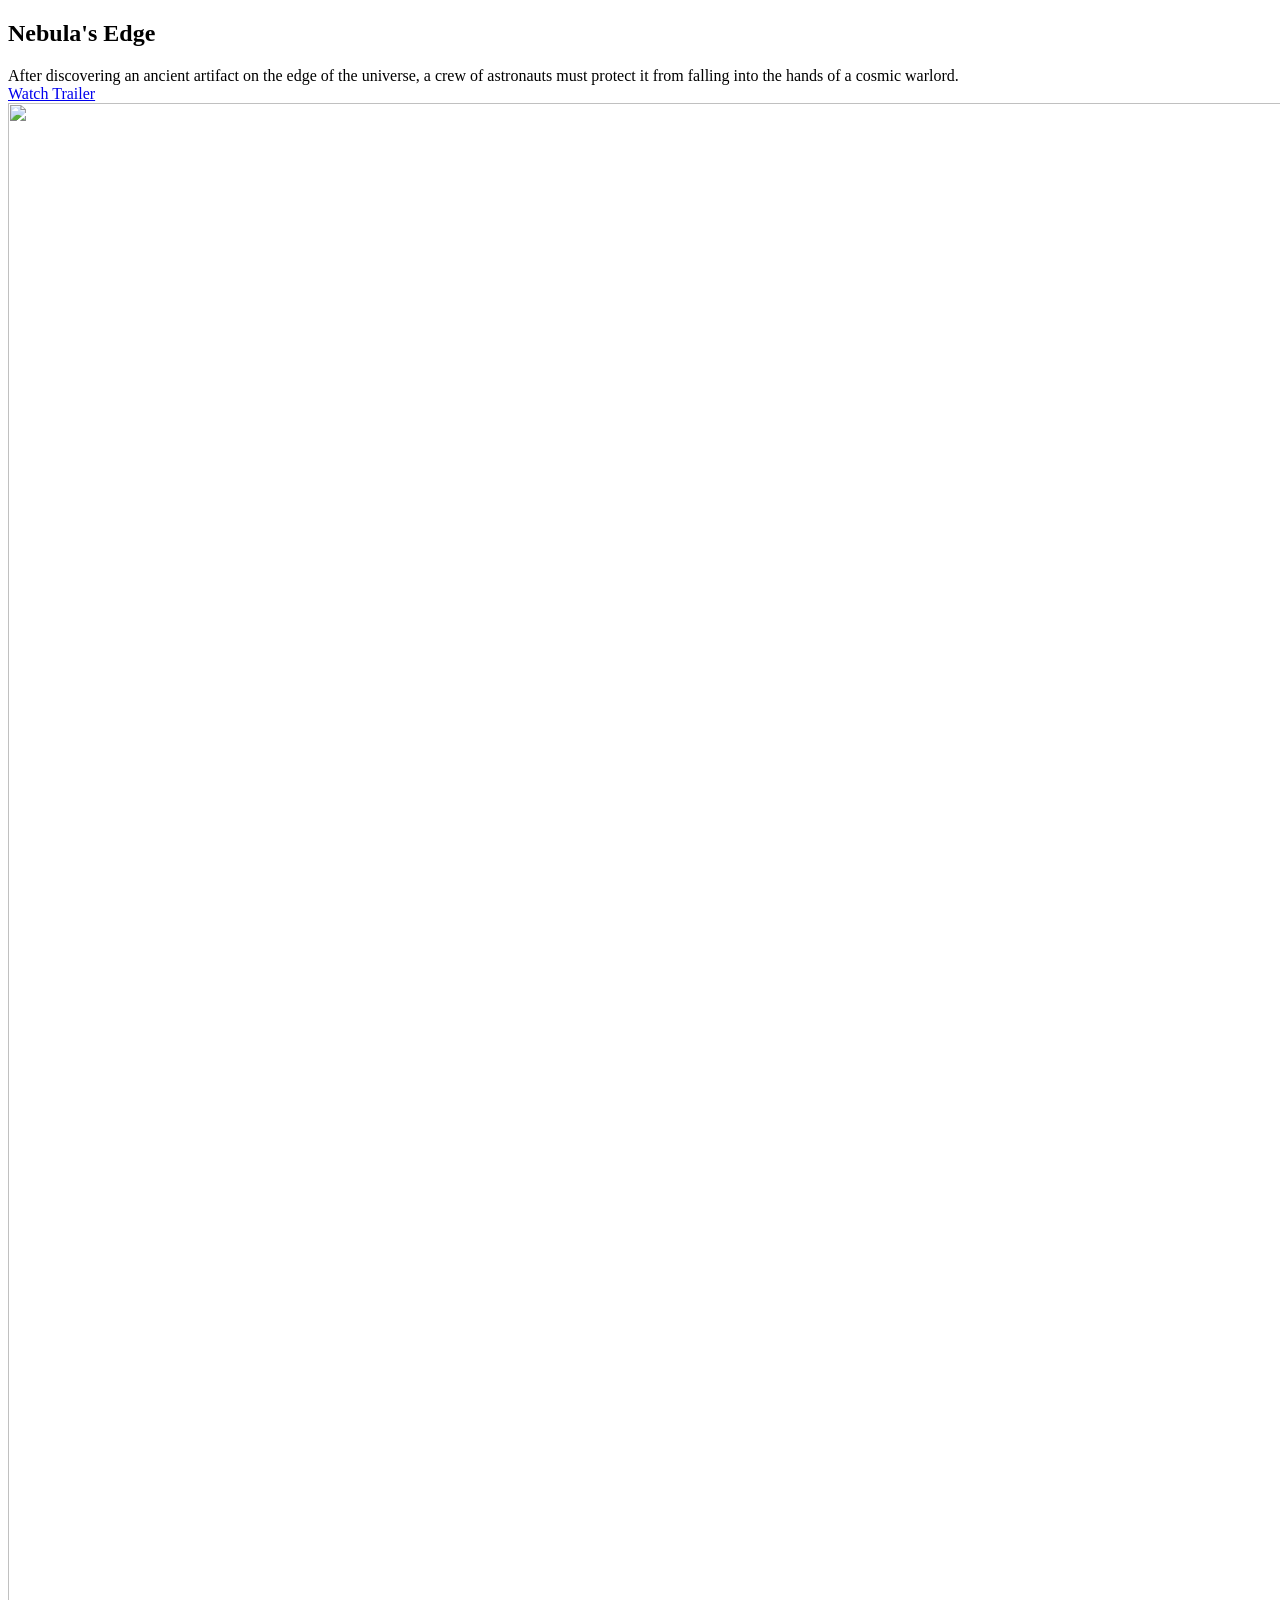
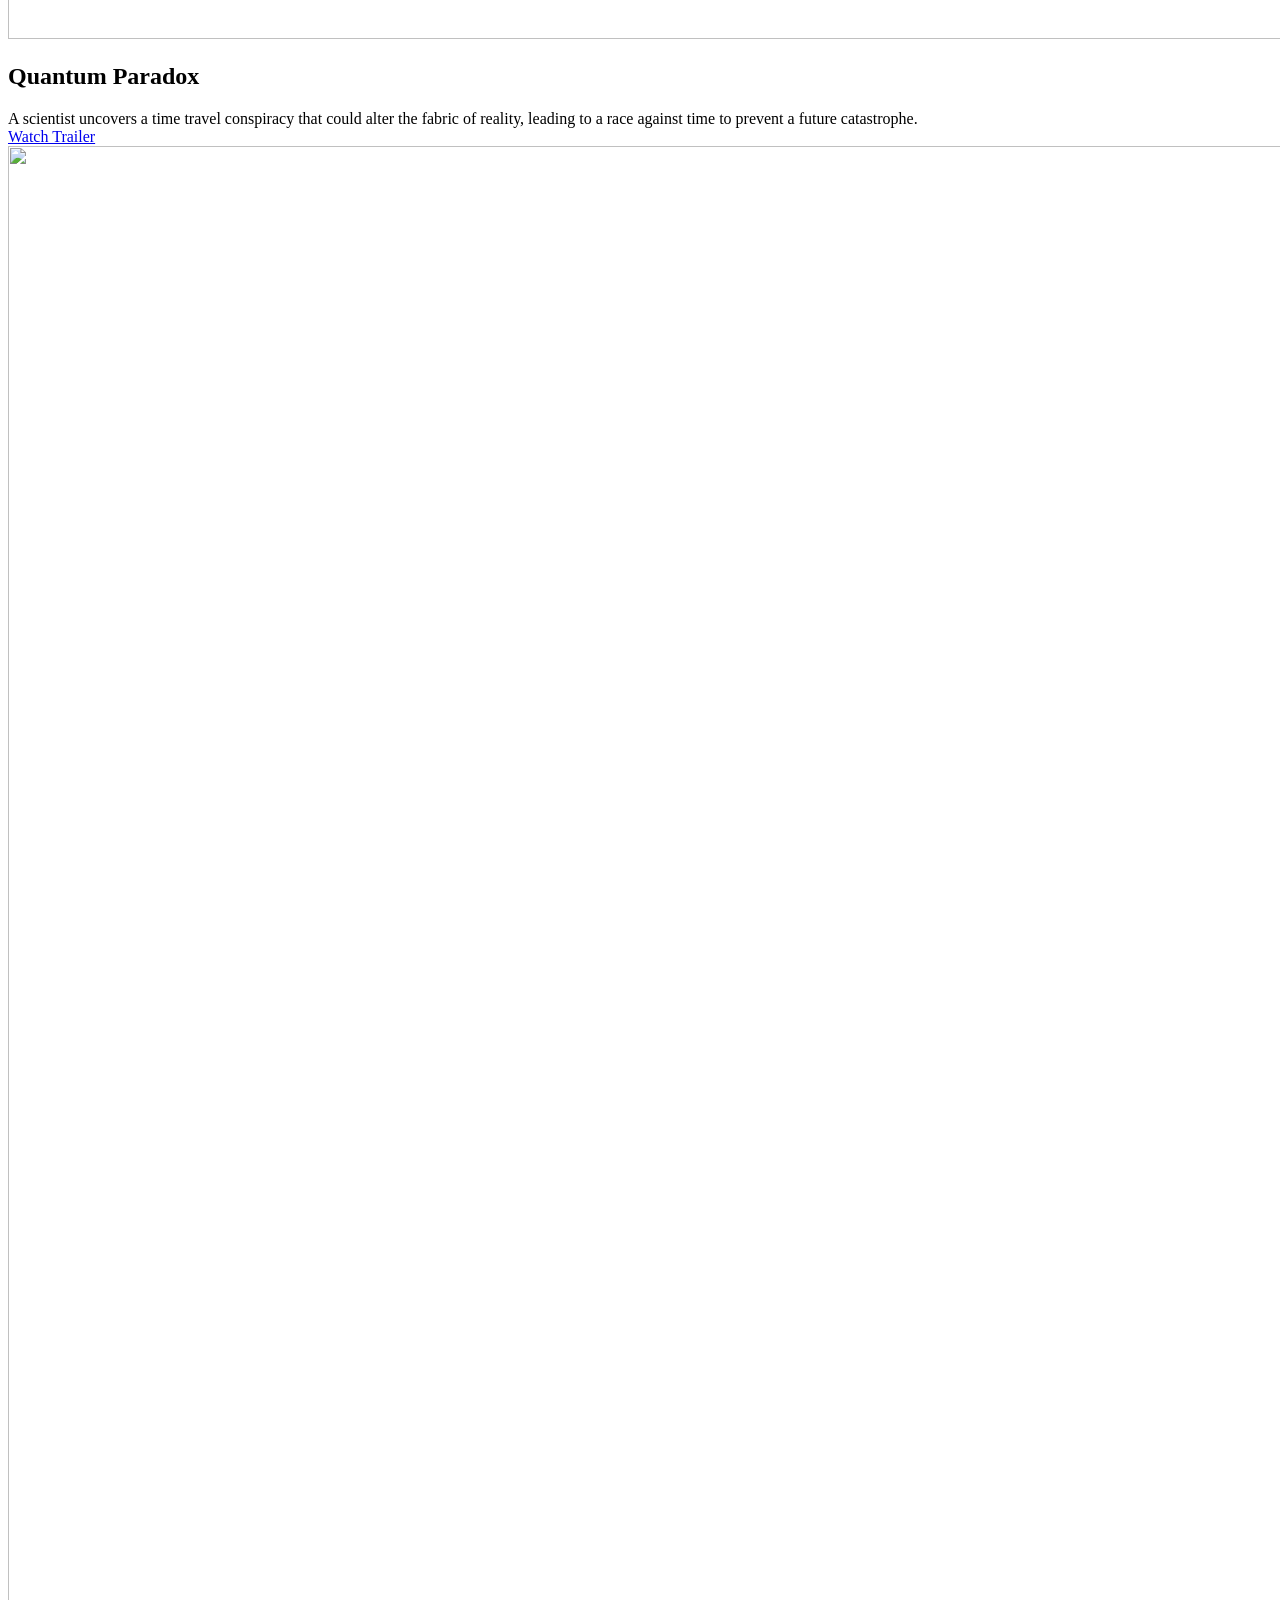
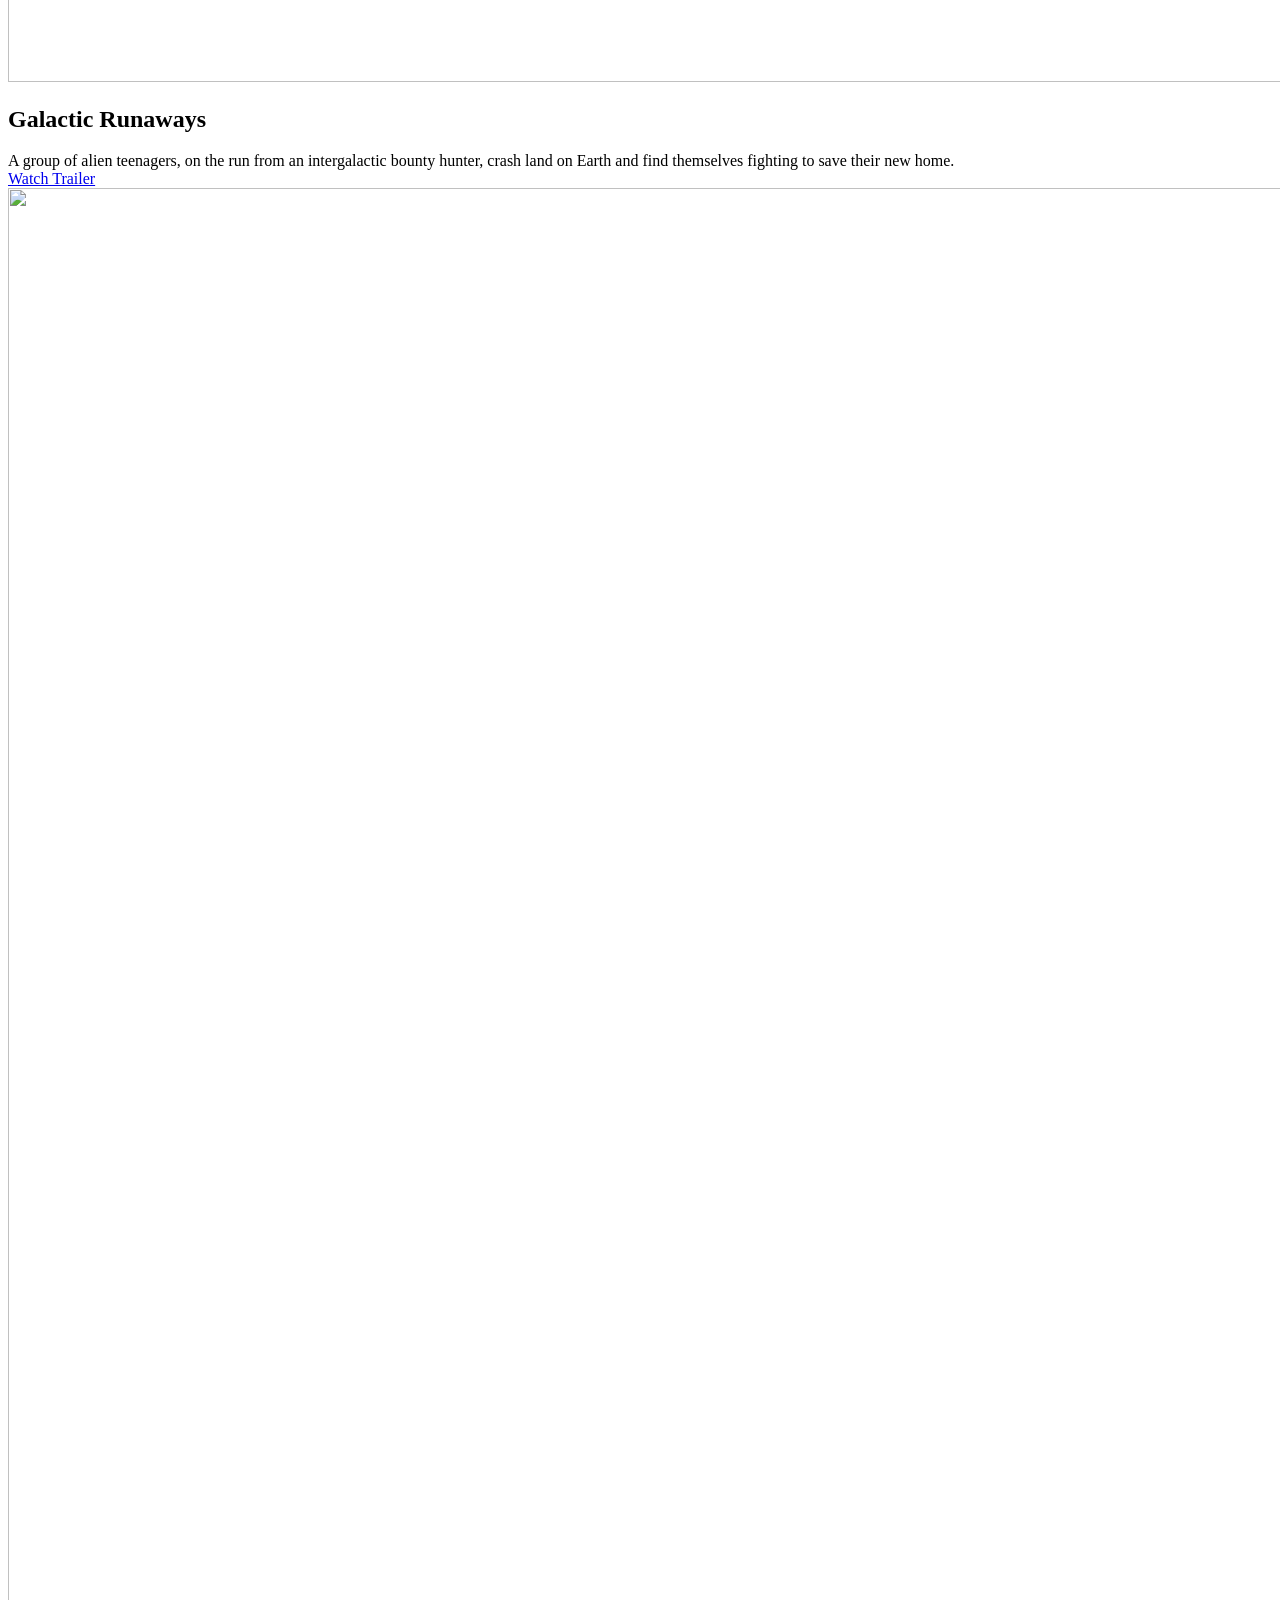
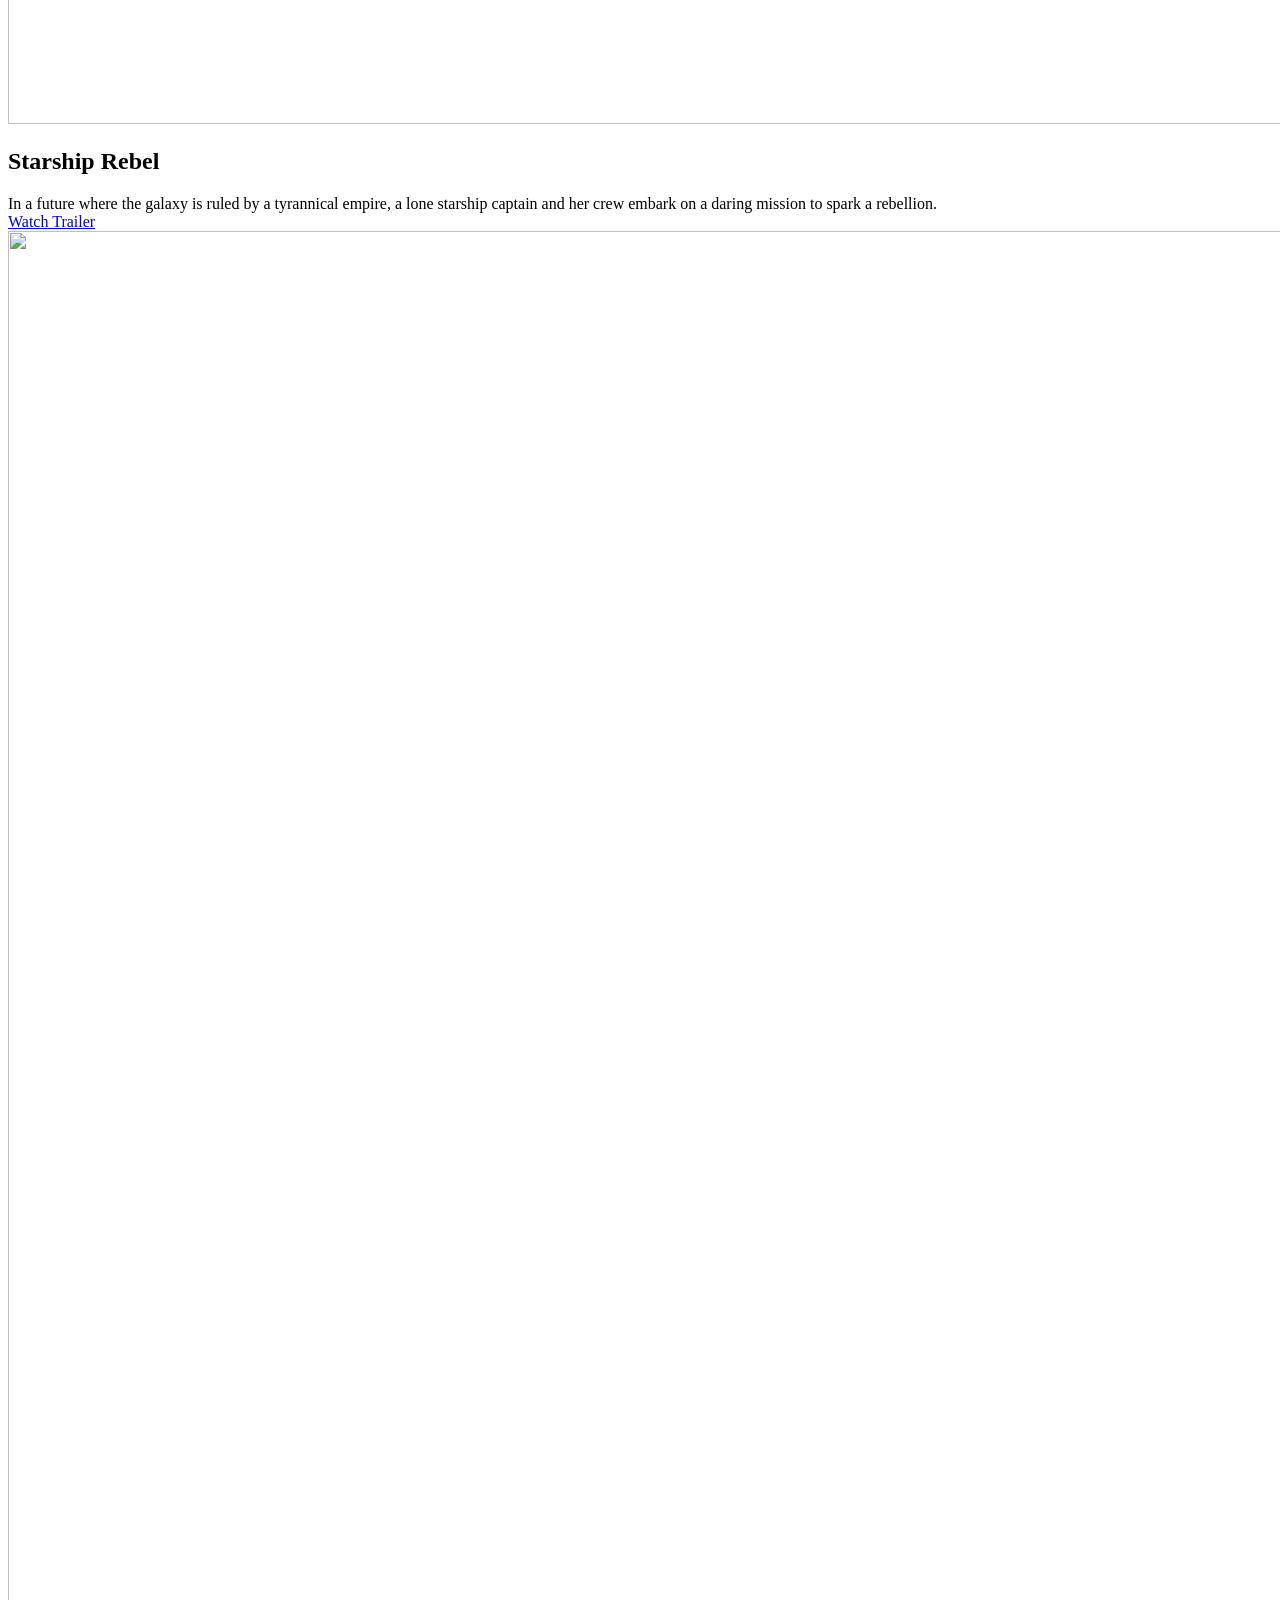
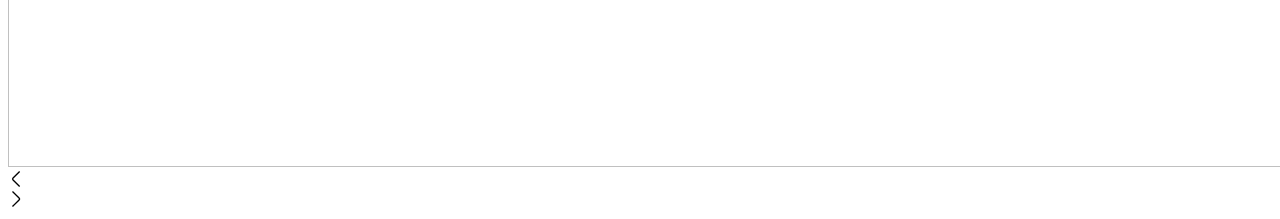
==== copy-1/index.html @ 9c2a51e1 "Add files via upload" ====
<!doctype html>
<html
  lang="en"
  data-ws-project="95ff8f7a-a155-4e73-b1f9-dac2739d9f74"
  data-ws-last-published="2026-04-02T22:26:27.649Z"
>
  <head>
    <link
      rel="stylesheet"
      type="text/css"
      href="/assets/static/app_generated_index-6937cd5a.Ct_QXSgY.css"
    />
    <meta charset="UTF-8" />
    <meta name="viewport" content="width=device-width,initial-scale=1" />
    <link
      rel="preload"
      as="image"
      imagesrcset="/_vercel/image?url=%2Fassets%2Fnebulas_edge_tBL2IREZQbI3IVVGQRxAq.jpg&amp;w=16&amp;q=80 16w, /_vercel/image?url=%2Fassets%2Fnebulas_edge_tBL2IREZQbI3IVVGQRxAq.jpg&amp;w=32&amp;q=80 32w, /_vercel/image?url=%2Fassets%2Fnebulas_edge_tBL2IREZQbI3IVVGQRxAq.jpg&amp;w=48&amp;q=80 48w, /_vercel/image?url=%2Fassets%2Fnebulas_edge_tBL2IREZQbI3IVVGQRxAq.jpg&amp;w=64&amp;q=80 64w, /_vercel/image?url=%2Fassets%2Fnebulas_edge_tBL2IREZQbI3IVVGQRxAq.jpg&amp;w=96&amp;q=80 96w, /_vercel/image?url=%2Fassets%2Fnebulas_edge_tBL2IREZQbI3IVVGQRxAq.jpg&amp;w=128&amp;q=80 128w, /_vercel/image?url=%2Fassets%2Fnebulas_edge_tBL2IREZQbI3IVVGQRxAq.jpg&amp;w=256&amp;q=80 256w, /_vercel/image?url=%2Fassets%2Fnebulas_edge_tBL2IREZQbI3IVVGQRxAq.jpg&amp;w=384&amp;q=80 384w, /_vercel/image?url=%2Fassets%2Fnebulas_edge_tBL2IREZQbI3IVVGQRxAq.jpg&amp;w=640&amp;q=80 640w, /_vercel/image?url=%2Fassets%2Fnebulas_edge_tBL2IREZQbI3IVVGQRxAq.jpg&amp;w=750&amp;q=80 750w, /_vercel/image?url=%2Fassets%2Fnebulas_edge_tBL2IREZQbI3IVVGQRxAq.jpg&amp;w=828&amp;q=80 828w, /_vercel/image?url=%2Fassets%2Fnebulas_edge_tBL2IREZQbI3IVVGQRxAq.jpg&amp;w=1080&amp;q=80 1080w, /_vercel/image?url=%2Fassets%2Fnebulas_edge_tBL2IREZQbI3IVVGQRxAq.jpg&amp;w=1200&amp;q=80 1200w, /_vercel/image?url=%2Fassets%2Fnebulas_edge_tBL2IREZQbI3IVVGQRxAq.jpg&amp;w=1920&amp;q=80 1920w, /_vercel/image?url=%2Fassets%2Fnebulas_edge_tBL2IREZQbI3IVVGQRxAq.jpg&amp;w=2048&amp;q=80 2048w, /_vercel/image?url=%2Fassets%2Fnebulas_edge_tBL2IREZQbI3IVVGQRxAq.jpg&amp;w=3840&amp;q=80 3840w"
      imagesizes="100vw"
    />
    <link
      rel="icon"
      href="/_vercel/image?url=%2Fassets%2Ffavicon_vUuOquQNCyDYKBNBMnM9C.png&amp;w=144&amp;q=100"
    />
    <link
      rel="preload"
      href="/assets/WixMadeforDisplay-VariableFont_wght_f8pdg095t8zLvFBEe2wSS.ttf"
      as="font"
      crossorigin="anonymous"
    />
    <meta property="og:url" content="https://url/copy-1" />
    <meta property="og:title" content="Hero" />
    <meta property="og:type" content="website" />
    <meta
      property="og:site_name"
      content="II Congreso de Tecnologías Emergentes FCEN"
    />
    <title>Hero</title>
    <script type="application/ld+json">
      {
        "@context": "https://schema.org",
        "@type": "WebSite",
        "name": "II Congreso de Tecnologías Emergentes FCEN"
      }
    </script>
  </head>
  <body class="w-body">
    <div class="w-box colzjiw c47o47j cw5izhw">
      <div
        data-slides-per-view="1"
        data-infinite-loop="true"
        data-nav="true"
        data-nav-next-el=".swiper-button-next"
        data-nav-prev-el=".swiper-button-prev"
        data-swiper="true"
        data-parallax="true"
        data-slider-speed="750"
        data-autoplay="true"
        data-autoplay-delay=""
        class="w-box c10mt0ot cavd3zn c9jnjeu c1357293 cz3uemc crx2j5q cdtylqg chmjof8 czr2pxy c1lfjoq7 c1t3frhm c1qyy4dh c1p9ajzz cacie3w cl0l2v8 cd7wx3f cae0do5 c1v2g9jn swiper swiper-c-auto"
      >
        <div
          class="w-box czr2pxy cavd3zn cz3uemc c1p9ajzz cry9bxc c16xs6ny c1wt8a7g c10mt0ot cd0gera cbsrucc swiper-wrapper"
        >
          <div
            class="w-box c1bkqfhr cavd3zn czr2pxy clv8gve c1geg6al cdtylqg chmjof8 ctyi3ro c1odd2jj swiper-slide"
          >
            <div
              class="w-box c1l0vha7 csyy8v5 c1bc2i7x c17r8x7j c1q8qrxv cby38xv c1jaqm5o c1jz72dj cacie3w cl0l2v8 cd7wx3f cae0do5 cw89lgd cry9bxc cgokyrd c1qyy4dh ct02u4h c1lfjoq7 c1bkqfhr cdtylqg chmjof8 c1e2b3ev cgy8uh2 c1v8mlkm c1xe3w4 cranwjk"
            >
              <div
                data-swiper-parallax-opacity="0"
                data-swiper-parallax="200%"
                class="w-box cry9bxc c1lfjoq7 c16xs6ny c1t3frhm c30lpdb cavd3zn ceara90 c1x4yn0w c1lyhjp7 c1rt1gdr c1lu301e c139611f cie705i cg05rg1 csxm8zh c1qnr12b"
              >
                <h2
                  class="w-heading c1o32rgm cg187f2 c111q56c c1l4swal cuj80l1 ccvr5a2 c529fqo c6k8nt0 c8itdy4 c13dem6u c1rgho5c c5jhzax cmj9rdj c1h7fxkz crtq8jq c1xnh81u"
                >
                  Nebula&#x27;s Edge
                </h2>
                <div
                  class="w-text c1b1clqm c14r73oo c1bxzun6 c7i20yd c13dem6u c7tla2u c19jpgqe c132ee5x c1tuczl"
                >
                  After discovering an ancient artifact on the edge of the
                  universe, a crew of astronauts must protect it from falling
                  into the hands of a cosmic warlord.
                </div>
                <a
                  class="w-link c1b1clqm cx84glk csru8nn c18tatc1 cppxdey cb600z1 c1a4r1cd c6abxro cj9soxe c1fxi9y4 c9v8i3d cjhcmi c135vpv5 c1ws281 cy1haag c3xs4zm c13dem6u c1wtyljx c1fzqirp c1efg34n cfpdjmj cl83b9y c1o1do5n ckn8glo c12jhily"
                  href="#"
                  >Watch Trailer</a
                >
              </div>
              <img
                alt=""
                width="2688"
                height="1536"
                src="/_vercel/image?url=%2Fassets%2Fnebulas_edge_tBL2IREZQbI3IVVGQRxAq.jpg&amp;w=3840&amp;q=80"
                data-swiper-parallax="75%"
                data-swiper-parallax-scale="1.1"
                class="w-image cdwd3jx c1gxuxwl cisoiyb c1mlqo15 crrc5ga cut2g17 c1yvf7gn"
                sizes="100vw"
                srcset="
                  /_vercel/image?url=%2Fassets%2Fnebulas_edge_tBL2IREZQbI3IVVGQRxAq.jpg&amp;w=16&amp;q=80     16w,
                  /_vercel/image?url=%2Fassets%2Fnebulas_edge_tBL2IREZQbI3IVVGQRxAq.jpg&amp;w=32&amp;q=80     32w,
                  /_vercel/image?url=%2Fassets%2Fnebulas_edge_tBL2IREZQbI3IVVGQRxAq.jpg&amp;w=48&amp;q=80     48w,
                  /_vercel/image?url=%2Fassets%2Fnebulas_edge_tBL2IREZQbI3IVVGQRxAq.jpg&amp;w=64&amp;q=80     64w,
                  /_vercel/image?url=%2Fassets%2Fnebulas_edge_tBL2IREZQbI3IVVGQRxAq.jpg&amp;w=96&amp;q=80     96w,
                  /_vercel/image?url=%2Fassets%2Fnebulas_edge_tBL2IREZQbI3IVVGQRxAq.jpg&amp;w=128&amp;q=80   128w,
                  /_vercel/image?url=%2Fassets%2Fnebulas_edge_tBL2IREZQbI3IVVGQRxAq.jpg&amp;w=256&amp;q=80   256w,
                  /_vercel/image?url=%2Fassets%2Fnebulas_edge_tBL2IREZQbI3IVVGQRxAq.jpg&amp;w=384&amp;q=80   384w,
                  /_vercel/image?url=%2Fassets%2Fnebulas_edge_tBL2IREZQbI3IVVGQRxAq.jpg&amp;w=640&amp;q=80   640w,
                  /_vercel/image?url=%2Fassets%2Fnebulas_edge_tBL2IREZQbI3IVVGQRxAq.jpg&amp;w=750&amp;q=80   750w,
                  /_vercel/image?url=%2Fassets%2Fnebulas_edge_tBL2IREZQbI3IVVGQRxAq.jpg&amp;w=828&amp;q=80   828w,
                  /_vercel/image?url=%2Fassets%2Fnebulas_edge_tBL2IREZQbI3IVVGQRxAq.jpg&amp;w=1080&amp;q=80 1080w,
                  /_vercel/image?url=%2Fassets%2Fnebulas_edge_tBL2IREZQbI3IVVGQRxAq.jpg&amp;w=1200&amp;q=80 1200w,
                  /_vercel/image?url=%2Fassets%2Fnebulas_edge_tBL2IREZQbI3IVVGQRxAq.jpg&amp;w=1920&amp;q=80 1920w,
                  /_vercel/image?url=%2Fassets%2Fnebulas_edge_tBL2IREZQbI3IVVGQRxAq.jpg&amp;w=2048&amp;q=80 2048w,
                  /_vercel/image?url=%2Fassets%2Fnebulas_edge_tBL2IREZQbI3IVVGQRxAq.jpg&amp;w=3840&amp;q=80 3840w
                "
                decoding="async"
                loading="eager"
              />
              <div
                class="w-box cry9bxc c1lfjoq7 cd159xo c16xs6ny chnoztc c1t3frhm cbrrmm8 c5egcmi cjucu4u c1ojwdkl cuo9dm5 c1yb3n9o c1cozyp5 cdwd3jx c196vf3q c3xzas1 c1n6cdq4 c1dj4rt4 c1xzir7e c1khdwb6 c1y7jnus"
              ></div>
            </div>
          </div>
          <div
            class="w-box c1bkqfhr cavd3zn czr2pxy clv8gve c1geg6al cdtylqg chmjof8 ctyi3ro c1odd2jj c2t5d61 swiper-slide"
          >
            <div
              class="w-box c1l0vha7 csyy8v5 c1bc2i7x c17r8x7j c1q8qrxv cby38xv c1jaqm5o c1jz72dj cacie3w cl0l2v8 cd7wx3f cae0do5 cw89lgd cry9bxc cgokyrd c1qyy4dh ct02u4h c1lfjoq7 c1bkqfhr cdtylqg chmjof8 c1e2b3ev cgy8uh2 c1v8mlkm c1xe3w4 cranwjk"
            >
              <div
                data-swiper-parallax-opacity="0"
                data-swiper-parallax="200%"
                class="w-box cry9bxc c1lfjoq7 c16xs6ny c1t3frhm c30lpdb cavd3zn ceara90 c1x4yn0w c1lyhjp7 c1rt1gdr c1lu301e c139611f cie705i cg05rg1 csxm8zh c1qnr12b"
              >
                <h2
                  class="w-heading c1o32rgm cg187f2 c111q56c c1l4swal cuj80l1 ccvr5a2 c529fqo c6k8nt0 c8itdy4 c13dem6u c1rgho5c c5jhzax cmj9rdj c1h7fxkz crtq8jq c1xnh81u"
                >
                  Quantum Paradox
                </h2>
                <div
                  class="w-text c1b1clqm c14r73oo c1bxzun6 c7i20yd c13dem6u c7tla2u c19jpgqe c132ee5x c1tuczl"
                >
                  A scientist uncovers a time travel conspiracy that could alter
                  the fabric of reality, leading to a race against time to
                  prevent a future catastrophe.
                </div>
                <a
                  class="w-link c1b1clqm cx84glk csru8nn c18tatc1 cppxdey cb600z1 c1a4r1cd c6abxro cj9soxe c1fxi9y4 c9v8i3d cjhcmi c135vpv5 c1ws281 cy1haag c3xs4zm c13dem6u c1wtyljx c1fzqirp c1efg34n cfpdjmj cl83b9y c1o1do5n ckn8glo c12jhily"
                  href="#"
                  >Watch Trailer</a
                >
              </div>
              <img
                alt=""
                width="2688"
                height="1536"
                src="/_vercel/image?url=%2Fassets%2Fquantum_paradox_dNeRMAGJ84CVCfv-b9mig.jpg&amp;w=3840&amp;q=80"
                data-swiper-parallax="75%"
                data-swiper-parallax-scale="1.1"
                class="w-image cdwd3jx c1gxuxwl cisoiyb crrc5ga c1mlqo15 c16kspsr c1qkprxu cauln5h c41ix7z c1imdapz c1gt47kp c5cmlrt c14le6h"
                sizes="100vw"
                srcset="
                  /_vercel/image?url=%2Fassets%2Fquantum_paradox_dNeRMAGJ84CVCfv-b9mig.jpg&amp;w=16&amp;q=80     16w,
                  /_vercel/image?url=%2Fassets%2Fquantum_paradox_dNeRMAGJ84CVCfv-b9mig.jpg&amp;w=32&amp;q=80     32w,
                  /_vercel/image?url=%2Fassets%2Fquantum_paradox_dNeRMAGJ84CVCfv-b9mig.jpg&amp;w=48&amp;q=80     48w,
                  /_vercel/image?url=%2Fassets%2Fquantum_paradox_dNeRMAGJ84CVCfv-b9mig.jpg&amp;w=64&amp;q=80     64w,
                  /_vercel/image?url=%2Fassets%2Fquantum_paradox_dNeRMAGJ84CVCfv-b9mig.jpg&amp;w=96&amp;q=80     96w,
                  /_vercel/image?url=%2Fassets%2Fquantum_paradox_dNeRMAGJ84CVCfv-b9mig.jpg&amp;w=128&amp;q=80   128w,
                  /_vercel/image?url=%2Fassets%2Fquantum_paradox_dNeRMAGJ84CVCfv-b9mig.jpg&amp;w=256&amp;q=80   256w,
                  /_vercel/image?url=%2Fassets%2Fquantum_paradox_dNeRMAGJ84CVCfv-b9mig.jpg&amp;w=384&amp;q=80   384w,
                  /_vercel/image?url=%2Fassets%2Fquantum_paradox_dNeRMAGJ84CVCfv-b9mig.jpg&amp;w=640&amp;q=80   640w,
                  /_vercel/image?url=%2Fassets%2Fquantum_paradox_dNeRMAGJ84CVCfv-b9mig.jpg&amp;w=750&amp;q=80   750w,
                  /_vercel/image?url=%2Fassets%2Fquantum_paradox_dNeRMAGJ84CVCfv-b9mig.jpg&amp;w=828&amp;q=80   828w,
                  /_vercel/image?url=%2Fassets%2Fquantum_paradox_dNeRMAGJ84CVCfv-b9mig.jpg&amp;w=1080&amp;q=80 1080w,
                  /_vercel/image?url=%2Fassets%2Fquantum_paradox_dNeRMAGJ84CVCfv-b9mig.jpg&amp;w=1200&amp;q=80 1200w,
                  /_vercel/image?url=%2Fassets%2Fquantum_paradox_dNeRMAGJ84CVCfv-b9mig.jpg&amp;w=1920&amp;q=80 1920w,
                  /_vercel/image?url=%2Fassets%2Fquantum_paradox_dNeRMAGJ84CVCfv-b9mig.jpg&amp;w=2048&amp;q=80 2048w,
                  /_vercel/image?url=%2Fassets%2Fquantum_paradox_dNeRMAGJ84CVCfv-b9mig.jpg&amp;w=3840&amp;q=80 3840w
                "
                decoding="async"
                loading="lazy"
              />
              <div
                class="w-box cry9bxc c1lfjoq7 cd159xo c16xs6ny chnoztc c1t3frhm cbrrmm8 c5egcmi cjucu4u c1ojwdkl cuo9dm5 c1yb3n9o c1cozyp5 cdwd3jx c196vf3q c3xzas1 c1n6cdq4 c1dj4rt4 c1xzir7e c1khdwb6 c1y7jnus c301t6b"
              ></div>
            </div>
          </div>
          <div
            class="w-box c1bkqfhr cavd3zn czr2pxy clv8gve c1geg6al cdtylqg chmjof8 ctyi3ro c1odd2jj swiper-slide"
          >
            <div
              class="w-box c1l0vha7 csyy8v5 c1bc2i7x c17r8x7j c1q8qrxv cby38xv c1jaqm5o c1jz72dj cacie3w cl0l2v8 cd7wx3f cae0do5 cw89lgd cry9bxc cgokyrd c1qyy4dh ct02u4h c1lfjoq7 c1bkqfhr cdtylqg chmjof8 c1e2b3ev cgy8uh2 c1v8mlkm c1xe3w4 cranwjk"
            >
              <div
                data-swiper-parallax-opacity="0"
                data-swiper-parallax="200%"
                class="w-box cry9bxc c1lfjoq7 c16xs6ny c1t3frhm c30lpdb cavd3zn ceara90 c1x4yn0w c1lyhjp7 c1rt1gdr c1lu301e c139611f cie705i cg05rg1 csxm8zh c1qnr12b"
              >
                <h2
                  class="w-heading c1o32rgm cg187f2 c111q56c c1l4swal cuj80l1 ccvr5a2 c529fqo c6k8nt0 c8itdy4 c13dem6u c1rgho5c c5jhzax cmj9rdj c1h7fxkz crtq8jq c1xnh81u"
                >
                  Galactic Runaways
                </h2>
                <div
                  class="w-text c1b1clqm c14r73oo c1bxzun6 c7i20yd c13dem6u c7tla2u c19jpgqe c132ee5x c1tuczl"
                >
                  A group of alien teenagers, on the run from an intergalactic
                  bounty hunter, crash land on Earth and find themselves
                  fighting to save their new home.
                </div>
                <a
                  class="w-link c1b1clqm cx84glk csru8nn c18tatc1 cppxdey cb600z1 c1a4r1cd c6abxro cj9soxe c1fxi9y4 c9v8i3d cjhcmi c135vpv5 c1ws281 cy1haag c3xs4zm c13dem6u c1wtyljx c1fzqirp c1efg34n cfpdjmj cl83b9y c1o1do5n ckn8glo c12jhily"
                  href="#"
                  >Watch Trailer</a
                >
              </div>
              <img
                alt=""
                width="2688"
                height="1536"
                src="/_vercel/image?url=%2Fassets%2FGalactic_Runaway_tlwJbujzzjodQ_c4vsfHV.jpg&amp;w=3840&amp;q=80"
                data-swiper-parallax="75%"
                data-swiper-parallax-scale="1.1"
                class="w-image cdwd3jx c1gxuxwl cisoiyb crrc5ga c1mlqo15 c14mltpi co762qt"
                sizes="100vw"
                srcset="
                  /_vercel/image?url=%2Fassets%2FGalactic_Runaway_tlwJbujzzjodQ_c4vsfHV.jpg&amp;w=16&amp;q=80     16w,
                  /_vercel/image?url=%2Fassets%2FGalactic_Runaway_tlwJbujzzjodQ_c4vsfHV.jpg&amp;w=32&amp;q=80     32w,
                  /_vercel/image?url=%2Fassets%2FGalactic_Runaway_tlwJbujzzjodQ_c4vsfHV.jpg&amp;w=48&amp;q=80     48w,
                  /_vercel/image?url=%2Fassets%2FGalactic_Runaway_tlwJbujzzjodQ_c4vsfHV.jpg&amp;w=64&amp;q=80     64w,
                  /_vercel/image?url=%2Fassets%2FGalactic_Runaway_tlwJbujzzjodQ_c4vsfHV.jpg&amp;w=96&amp;q=80     96w,
                  /_vercel/image?url=%2Fassets%2FGalactic_Runaway_tlwJbujzzjodQ_c4vsfHV.jpg&amp;w=128&amp;q=80   128w,
                  /_vercel/image?url=%2Fassets%2FGalactic_Runaway_tlwJbujzzjodQ_c4vsfHV.jpg&amp;w=256&amp;q=80   256w,
                  /_vercel/image?url=%2Fassets%2FGalactic_Runaway_tlwJbujzzjodQ_c4vsfHV.jpg&amp;w=384&amp;q=80   384w,
                  /_vercel/image?url=%2Fassets%2FGalactic_Runaway_tlwJbujzzjodQ_c4vsfHV.jpg&amp;w=640&amp;q=80   640w,
                  /_vercel/image?url=%2Fassets%2FGalactic_Runaway_tlwJbujzzjodQ_c4vsfHV.jpg&amp;w=750&amp;q=80   750w,
                  /_vercel/image?url=%2Fassets%2FGalactic_Runaway_tlwJbujzzjodQ_c4vsfHV.jpg&amp;w=828&amp;q=80   828w,
                  /_vercel/image?url=%2Fassets%2FGalactic_Runaway_tlwJbujzzjodQ_c4vsfHV.jpg&amp;w=1080&amp;q=80 1080w,
                  /_vercel/image?url=%2Fassets%2FGalactic_Runaway_tlwJbujzzjodQ_c4vsfHV.jpg&amp;w=1200&amp;q=80 1200w,
                  /_vercel/image?url=%2Fassets%2FGalactic_Runaway_tlwJbujzzjodQ_c4vsfHV.jpg&amp;w=1920&amp;q=80 1920w,
                  /_vercel/image?url=%2Fassets%2FGalactic_Runaway_tlwJbujzzjodQ_c4vsfHV.jpg&amp;w=2048&amp;q=80 2048w,
                  /_vercel/image?url=%2Fassets%2FGalactic_Runaway_tlwJbujzzjodQ_c4vsfHV.jpg&amp;w=3840&amp;q=80 3840w
                "
                decoding="async"
                loading="lazy"
              />
              <div
                class="w-box cry9bxc c1lfjoq7 cd159xo c16xs6ny chnoztc c1t3frhm cbrrmm8 c5egcmi cjucu4u c1ojwdkl cuo9dm5 c1yb3n9o c1cozyp5 cdwd3jx c196vf3q c3xzas1 c1n6cdq4 c1dj4rt4 c1xzir7e c1khdwb6 c1y7jnus"
              ></div>
            </div>
          </div>
          <div
            class="w-box c1bkqfhr cavd3zn czr2pxy clv8gve c1geg6al cdtylqg chmjof8 ctyi3ro c1odd2jj swiper-slide"
          >
            <div
              class="w-box c1l0vha7 csyy8v5 c1bc2i7x c17r8x7j c1q8qrxv cby38xv c1jaqm5o c1jz72dj cacie3w cl0l2v8 cd7wx3f cae0do5 cw89lgd cry9bxc cgokyrd c1qyy4dh ct02u4h c1lfjoq7 c1bkqfhr cdtylqg chmjof8 c1e2b3ev cgy8uh2 c1v8mlkm c1xe3w4 cranwjk"
            >
              <div
                data-swiper-parallax-opacity="0"
                data-swiper-parallax="200%"
                class="w-box cry9bxc c1lfjoq7 c16xs6ny c1t3frhm c30lpdb cavd3zn ceara90 c1x4yn0w c1lyhjp7 c1rt1gdr c1lu301e c139611f cie705i cg05rg1 csxm8zh c1qnr12b"
              >
                <h2
                  class="w-heading c1o32rgm cg187f2 c111q56c c1l4swal cuj80l1 ccvr5a2 c529fqo c6k8nt0 c8itdy4 c13dem6u c1rgho5c c5jhzax cmj9rdj c1h7fxkz crtq8jq c1xnh81u"
                >
                  Starship Rebel
                </h2>
                <div
                  class="w-text c1b1clqm c14r73oo c1bxzun6 c7i20yd c13dem6u c7tla2u c19jpgqe c132ee5x c1tuczl"
                >
                  In a future where the galaxy is ruled by a tyrannical empire,
                  a lone starship captain and her crew embark on a daring
                  mission to spark a rebellion.
                </div>
                <a
                  class="w-link c1b1clqm cx84glk csru8nn c18tatc1 cppxdey cb600z1 c1a4r1cd c6abxro cj9soxe c1fxi9y4 c9v8i3d cjhcmi c135vpv5 c1ws281 cy1haag c3xs4zm c13dem6u c1wtyljx c1fzqirp c1efg34n cfpdjmj cl83b9y c1o1do5n ckn8glo c12jhily"
                  href="#"
                  >Watch Trailer</a
                >
              </div>
              <img
                alt=""
                width="2688"
                height="1536"
                src="/_vercel/image?url=%2Fassets%2Fstar_uALJlkFLHEmA2HN_ZHkUG.jpg&amp;w=3840&amp;q=80"
                data-swiper-parallax="75%"
                data-swiper-parallax-scale="1.1"
                class="w-image cdwd3jx c1gxuxwl cisoiyb crrc5ga c1mlqo15 c12a6j4w cs7ppgc c1266w2c"
                sizes="100vw"
                srcset="
                  /_vercel/image?url=%2Fassets%2Fstar_uALJlkFLHEmA2HN_ZHkUG.jpg&amp;w=16&amp;q=80     16w,
                  /_vercel/image?url=%2Fassets%2Fstar_uALJlkFLHEmA2HN_ZHkUG.jpg&amp;w=32&amp;q=80     32w,
                  /_vercel/image?url=%2Fassets%2Fstar_uALJlkFLHEmA2HN_ZHkUG.jpg&amp;w=48&amp;q=80     48w,
                  /_vercel/image?url=%2Fassets%2Fstar_uALJlkFLHEmA2HN_ZHkUG.jpg&amp;w=64&amp;q=80     64w,
                  /_vercel/image?url=%2Fassets%2Fstar_uALJlkFLHEmA2HN_ZHkUG.jpg&amp;w=96&amp;q=80     96w,
                  /_vercel/image?url=%2Fassets%2Fstar_uALJlkFLHEmA2HN_ZHkUG.jpg&amp;w=128&amp;q=80   128w,
                  /_vercel/image?url=%2Fassets%2Fstar_uALJlkFLHEmA2HN_ZHkUG.jpg&amp;w=256&amp;q=80   256w,
                  /_vercel/image?url=%2Fassets%2Fstar_uALJlkFLHEmA2HN_ZHkUG.jpg&amp;w=384&amp;q=80   384w,
                  /_vercel/image?url=%2Fassets%2Fstar_uALJlkFLHEmA2HN_ZHkUG.jpg&amp;w=640&amp;q=80   640w,
                  /_vercel/image?url=%2Fassets%2Fstar_uALJlkFLHEmA2HN_ZHkUG.jpg&amp;w=750&amp;q=80   750w,
                  /_vercel/image?url=%2Fassets%2Fstar_uALJlkFLHEmA2HN_ZHkUG.jpg&amp;w=828&amp;q=80   828w,
                  /_vercel/image?url=%2Fassets%2Fstar_uALJlkFLHEmA2HN_ZHkUG.jpg&amp;w=1080&amp;q=80 1080w,
                  /_vercel/image?url=%2Fassets%2Fstar_uALJlkFLHEmA2HN_ZHkUG.jpg&amp;w=1200&amp;q=80 1200w,
                  /_vercel/image?url=%2Fassets%2Fstar_uALJlkFLHEmA2HN_ZHkUG.jpg&amp;w=1920&amp;q=80 1920w,
                  /_vercel/image?url=%2Fassets%2Fstar_uALJlkFLHEmA2HN_ZHkUG.jpg&amp;w=2048&amp;q=80 2048w,
                  /_vercel/image?url=%2Fassets%2Fstar_uALJlkFLHEmA2HN_ZHkUG.jpg&amp;w=3840&amp;q=80 3840w
                "
                decoding="async"
                loading="lazy"
              />
              <div
                class="w-box cry9bxc c1lfjoq7 cd159xo c16xs6ny chnoztc c1t3frhm cbrrmm8 c5egcmi cjucu4u c1ojwdkl cuo9dm5 c1yb3n9o c1cozyp5 cdwd3jx c196vf3q c3xzas1 c1n6cdq4 c1dj4rt4 c1xzir7e c1khdwb6 c1y7jnus ch8qjzn"
              ></div>
            </div>
          </div>
        </div>
        <div
          class="w-box cdwd3jx c1nie9jf cw0s7ij cry9bxc c1c2j90z c1t3frhm c1p9ajzz c18tatc1 c1yvmr6i cnbdk1w cvx0i7m ce9su5w cxd75bo cw5aslf c1hfbzb8 c81nyyg c165a1zf cgwn68m c1ra7xbz"
        >
          <div
            class="w-box cxbr3c5 cry9bxc c1qyy4dh ct02u4h c1a09u5a c8m2snk cy6eebb c1b1u8sh c1drl6o7 crlvqca c1b1clqm cavd3zn c3o13 c1wtyljx cf41opd c1si4a8i c1ymawk9 c1adb1ao c18guegv c10hxebu swiper-button-prev"
          >
            <div class="w-html-embed">
              <svg viewBox="0 0 24 24" x="0" y="0" width="1em" height="1em">
                <g transform="matrix(-1,0,0,1,24.17136001586914,0)">
                  <path
                    fill="currentColor"
                    d="M7.412 24 6 22.588l9.881-9.881a1 1 0 0 0 0-1.414L6.017 1.431 7.431.017l9.862 9.862a3 3 0 0 1 0 4.242Z"
                    opacity="1"
                    data-original="#000000"
                    class=""
                  ></path>
                </g>
              </svg>
            </div>
          </div>
          <div
            class="w-box cxbr3c5 cry9bxc c1qyy4dh ct02u4h c1a09u5a c8m2snk cy6eebb c1b1u8sh c1drl6o7 crlvqca c1b1clqm cavd3zn c3o13 c5nz96f c1wtyljx cf41opd c1si4a8i c1ymawk9 c1adb1ao c18guegv c10hxebu cbecpfb swiper-button-next"
          >
            <div class="w-html-embed">
              <svg viewBox="0 0 24 24" width="1em" height="1em">
                <path
                  fill="currentColor"
                  d="M7.412,24,6,22.588l9.881-9.881a1,1,0,0,0,0-1.414L6.017,1.431,7.431.017l9.862,9.862a3,3,0,0,1,0,4.242Z"
                ></path>
              </svg>
            </div>
          </div>
        </div>
      </div>
      <div style="display: contents"><div style="display: contents"></div></div>
    </div>
    <script id="vike_pageContext" type="application/json">
      {
        "_urlRewrite": null,
        "pageId": "/pages/copy-1",
        "routeParams": {},
        "data": {
          "url": "https://url/copy-1",
          "system": {
            "params": {},
            "search": {},
            "origin": "https://url",
            "pathname": "/copy-1"
          },
          "resources": {},
          "pageMeta": {
            "title": "Hero",
            "description": "",
            "excludePageFromSearch": false,
            "language": "",
            "socialImageAssetName": "!undefined",
            "socialImageUrl": "!undefined",
            "status": 200,
            "redirect": "",
            "custom": []
          }
        }
      }
    </script>
    <script id="vike_globalContext" type="application/json">
      {}
    </script>
    <script
      src="/assets/entries/entry-server-routing.Sj75h3gH.js"
      type="module"
      async
    ></script>
    <link
      rel="modulepreload"
      href="/assets/entries/pages_copy-1.BhWabuiw.js"
      as="script"
      type="text/javascript"
    /><link
      rel="modulepreload"
      href="/assets/chunks/chunk-C4Ur_yGv.js"
      as="script"
      type="text/javascript"
    /><link
      rel="modulepreload"
      href="/assets/chunks/chunk-DbGPFvye.js"
      as="script"
      type="text/javascript"
    /><link
      rel="modulepreload"
      href="/assets/chunks/chunk-Kbg1TpCh.js"
      as="script"
      type="text/javascript"
    /><link
      rel="modulepreload"
      href="/assets/chunks/chunk-ckwbz45p.js"
      as="script"
      type="text/javascript"
    />
  </body>
</html>
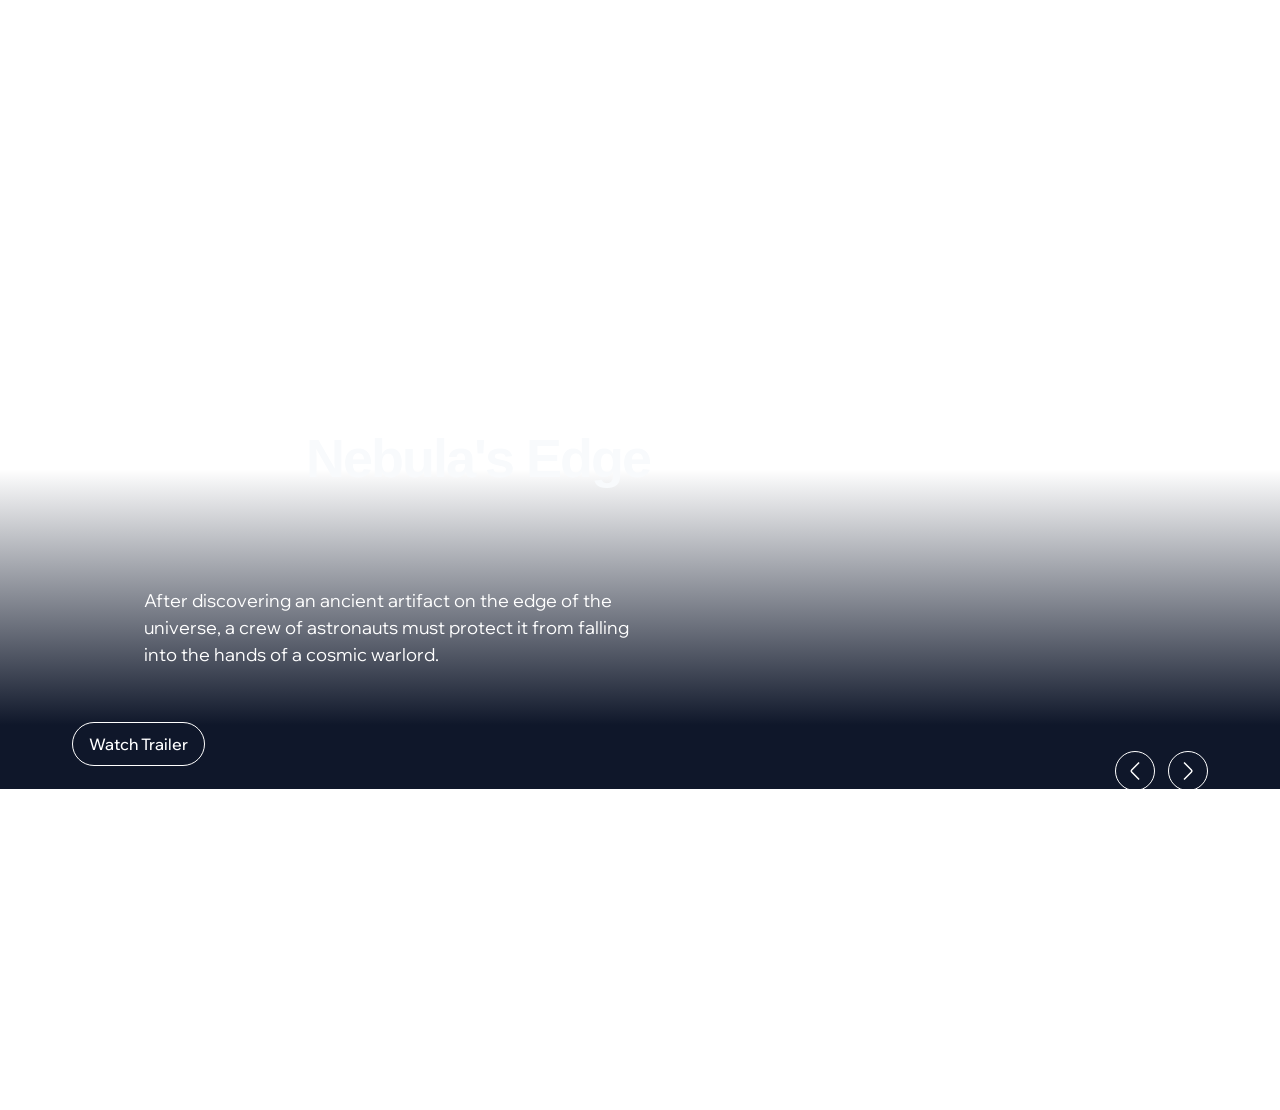
==== commit ddea71d1: "Add files via upload" ====
--- a/copy-1/index.html
+++ b/copy-1/index.html
@@ -2,7 +2,7 @@
 <html
   lang="en"
   data-ws-project="95ff8f7a-a155-4e73-b1f9-dac2739d9f74"
-  data-ws-last-published="2026-04-02T22:26:27.649Z"
+  data-ws-last-published="2026-04-02T22:52:55.006Z"
 >
   <head>
     <link
@@ -387,7 +387,7 @@
       {}
     </script>
     <script
-      src="/assets/entries/entry-server-routing.Sj75h3gH.js"
+      src="/assets/entries/entry-server-routing.CUORCF94.js"
       type="module"
       async
     ></script>
--- a/assets/static/app_generated_index-6937cd5a.Ct_QXSgY.css
+++ b/assets/static/app_generated_index-6937cd5a.Ct_QXSgY.css
@@ -0,0 +1 @@
+@font-face{font-family:"Ancizar Serif";font-style:normal;font-weight:300;font-display:swap;src:url(/assets/Ancizar_Serif-Light_QPB4lqTc9m3SYtghxd8hq.otf) format("truetype")}@font-face{font-family:Gilroy-ExtraBold;font-style:normal;font-weight:900;font-display:swap;src:url(/assets/Gilroy-ExtraBold_3kTHTP4Ztsk7jIBGkY4y0.ttf) format("truetype")}@font-face{font-family:Gilroy-Bold;font-style:normal;font-weight:900;font-display:swap;src:url(/assets/Gilroy-Bold_B8kWCl9z7OLYRuee-5syc.ttf) format("truetype")}@font-face{font-family:Ancizar Sans;font-style:normal;font-weight:300;font-display:swap;src:url(/assets/Ancizar_Sans-Light_1IDJv5q7eZpvn48ApMK4G.otf) format("truetype")}@font-face{font-family:"Ancizar Serif";font-style:normal;font-weight:400;font-display:swap;src:url(/assets/Ancizar_Serif-Regular_aTdMVQF1RT6Xmm-3Sjupe.otf) format("truetype")}@font-face{font-family:Gilroy-Regular;font-style:normal;font-weight:900;font-display:swap;src:url(/assets/Gilroy-Regular_17LELe86_Rw-B3uocl5ze.ttf) format("truetype")}@font-face{font-family:"Ancizar Serif";font-style:normal;font-weight:700;font-display:swap;src:url(/assets/Ancizar_Serif-Bold_BP4CmSVqEPFZrfo1UTpeE.otf) format("truetype")}@font-face{font-family:Ancizar Sans;font-style:italic;font-weight:400;font-display:swap;src:url(/assets/Ancizar_Sans-Regular_Italic_GKC72soGWK1FoF_hpDUSy.otf) format("truetype")}@font-face{font-family:Ancizar Sans;font-style:normal;font-weight:900;font-display:swap;src:url(/assets/Ancizar_Sans-Black_rJyAtUEsJSdqgEB8nGC_a.otf) format("truetype")}@font-face{font-family:Ancizar Sans;font-style:normal;font-weight:400;font-display:swap;src:url(/assets/Ancizar_Sans-Regular_aWVntytM_IGzmJ9q9Jj0f.otf) format("truetype")}@font-face{font-family:Wix Madefor Display;font-style:normal;font-weight:400 800;font-display:swap;src:url(/assets/WixMadeforDisplay-VariableFont_wght_f8pdg095t8zLvFBEe2wSS.ttf) format("truetype")}@layer presets{:root{display:grid;min-height:100%;grid-template-rows:auto;grid-template-columns:1fr;font-family:Arial,Roboto,sans-serif;font-size:16px;line-height:1.2;white-space:pre-wrap;white-space-collapse:preserve}a.w-element{box-sizing:border-box}b.w-element{font-weight:700;box-sizing:border-box}div.w-element,h1.w-element,i.w-element,p.w-element,span.w-element{box-sizing:border-box}body.w-body{box-sizing:border-box;-webkit-font-smoothing:antialiased;-moz-osx-font-smoothing:grayscale;margin:0}div.w-html-embed{display:contents;white-space:normal;white-space-collapse:collapse}button.w-button{font-family:inherit;font-size:100%;line-height:1.15;box-sizing:border-box;border-top-style:solid;border-right-style:solid;border-bottom-style:solid;border-left-style:solid;text-transform:none;margin:0}div.w-dialog-overlay,div.w-dialog-content{box-sizing:border-box}button.w-close-button{background-color:transparent;background-image:none;font-family:inherit;font-size:100%;line-height:1.15;box-sizing:border-box;text-transform:none;border:0px solid rgb(226 232 240 / 1);margin:0;padding:0}div.w-box{box-sizing:border-box}footer.w-box{box-sizing:border-box}header.w-box{box-sizing:border-box}main.w-box{box-sizing:border-box}nav.w-box{box-sizing:border-box}section.w-box{box-sizing:border-box}h1.w-heading,h2.w-heading,h3.w-heading,h4.w-heading{box-sizing:border-box}img.w-image{box-sizing:border-box;max-width:100%;display:block;height:auto}p.w-paragraph{box-sizing:border-box}ol.w-list{box-sizing:border-box;margin-top:0;margin-bottom:10px;padding-left:40px}li.w-list-item{box-sizing:border-box}a.w-link{box-sizing:border-box;display:inline-block}div.w-text{box-sizing:border-box;min-height:1em}b.w-bold-text{font-weight:700;box-sizing:border-box}a.w-rich-text-link{box-sizing:border-box;display:inline-block}video.w-video{max-width:100%}span.w-text-1{box-sizing:border-box}code.w-code-text{font-family:ui-monospace,SFMono-Regular,Consolas,Liberation Mono,Menlo,monospace;font-size:1em;box-sizing:border-box;display:block;padding-left:.2em;padding-right:.2em;background-color:#eee;white-space:pre-wrap;white-space-collapse:preserve}div.w-accordion,div.w-item{box-sizing:border-box}h3.w-item-header{box-sizing:border-box;margin-top:0;margin-bottom:0}button.w-item-trigger{font-family:inherit;font-size:100%;line-height:1.15;box-sizing:border-box;text-transform:none;background-color:transparent;background-image:none;border:0px solid rgb(226 232 240 / 1);margin:0;padding:0}div.w-item-content,form.w-webhook-form,label.w-label{box-sizing:border-box}input.w-text-input{font-family:inherit;font-size:100%;line-height:1.15;box-sizing:border-box;border-top-style:solid;border-right-style:solid;border-bottom-style:solid;border-left-style:solid;display:block;margin:0}textarea.w-text-area{font-family:inherit;font-size:100%;line-height:1.15;box-sizing:border-box;border-top-style:solid;border-right-style:solid;border-bottom-style:solid;border-left-style:solid;resize:none;display:block;margin:0}blockquote.w-blockquote{margin:0 0 10px;padding:10px 20px;border-left:5px solid rgb(226 226 226 / 1)}hr.w-separator{height:1px;color:inherit;box-sizing:border-box;background-color:gray;border-top-style:none;border-right-style:none;border-left-style:none;border-bottom-style:none}}@media all{.c1w7sxhx{font-family:Optima,Candara,Noto Sans,source-sans-pro,sans-serif}:root{--font-lineheight-00: .95;--font-lineheight-0: 1.1;--font-lineheight-1: 1.25;--font-lineheight-2: 1.375;--font-lineheight-3: 1.5;--font-lineheight-4: 1.75;--font-lineheight-5: 2;--font-letterspacing-0: -.05em;--font-letterspacing-1: .025em;--font-letterspacing-2: .05em;--font-letterspacing-3: .075em;--font-letterspacing-4: .15em;--font-letterspacing-5: .5em;--font-letterspacing-6: .75em;--font-letterspacing-7: 1em;--font-size-00: .5rem;--font-size-0: .75rem;--font-size-1: 1rem;--font-size-2: 1.1rem;--font-size-3: 1.25rem;--font-size-4: 1.5rem;--font-size-5: 2rem;--font-size-6: 2.5rem;--font-size-7: 3rem;--font-size-8: 3.5rem;--font-size-fluid-0: clamp(.75rem,2vw,1rem);--font-size-fluid-1: clamp(1rem,4vw,1.5rem);--font-size-fluid-2: clamp(1.5rem,6vw,2.5rem);--font-size-fluid-3: clamp(2rem,9vw,3.5rem);--size-000: -.5rem;--size-00: -.25rem;--size-1: .25rem;--size-2: .5rem;--size-3: 1rem;--size-4: 1.25rem;--size-5: 1.5rem;--size-6: 1.75rem;--size-7: 2rem;--size-8: 3rem;--size-9: 4rem;--size-10: 5rem;--size-11: 7.5rem;--size-12: 10rem;--size-13: 15rem;--size-14: 20rem;--size-15: 30rem;--size-px-000: -8px;--size-px-00: -4px;--size-px-1: 4px;--size-px-2: 8px;--size-px-3: 16px;--size-px-4: 20px;--size-px-5: 24px;--size-px-6: 28px;--size-px-7: 32px;--size-px-8: 48px;--size-px-9: 64px;--size-px-10: 80px;--size-px-11: 120px;--size-px-12: 160px;--size-px-13: 240px;--size-px-14: 320px;--size-px-15: 480px;--size-fluid-1: clamp(.5rem,1vw,1rem);--size-fluid-2: clamp(1rem,2vw,1.5rem);--size-fluid-3: clamp(1.5rem,3vw,2rem);--size-fluid-4: clamp(2rem,4vw,3rem);--size-fluid-5: clamp(4rem,5vw,5rem);--size-fluid-6: clamp(5rem,7vw,7.5rem);--size-fluid-7: clamp(7.5rem,10vw,10rem);--size-fluid-8: clamp(10rem,20vw,15rem);--size-fluid-9: clamp(15rem,30vw,20rem);--size-fluid-10: clamp(20rem,40vw,30rem);--size-content-1: 20ch;--size-content-2: 45ch;--size-content-3: 60ch;--size-header-1: 20ch;--size-header-2: 25ch;--size-header-3: 35ch;--size-xxs: 240px;--size-xs: 360px;--size-sm: 480px;--size-md: 768px;--size-lg: 1170px;--size-xl: 1440px;--size-xxl: 1920px;--size-relative-000: -.5ch;--size-relative-00: -.25ch;--size-relative-1: .25ch;--size-relative-2: .5ch;--size-relative-3: 1ch;--size-relative-4: 1.25ch;--size-relative-5: 1.5ch;--size-relative-6: 1.75ch;--size-relative-7: 2ch;--size-relative-8: 3ch;--size-relative-9: 4ch;--size-relative-10: 5ch;--size-relative-11: 7.5ch;--size-relative-12: 10ch;--size-relative-13: 15ch;--size-relative-14: 20ch;--size-relative-15: 30ch;--ease-1: cubic-bezier(.25,0,.5,1);--ease-2: cubic-bezier(.25,0,.4,1);--ease-3: cubic-bezier(.25,0,.3,1);--ease-4: cubic-bezier(.25,0,.2,1);--ease-5: cubic-bezier(.25,0,.1,1);--ease-in-1: cubic-bezier(.25,0,1,1);--ease-in-2: cubic-bezier(.5,0,1,1);--ease-in-3: cubic-bezier(.7,0,1,1);--ease-in-4: cubic-bezier(.9,0,1,1);--ease-in-5: cubic-bezier(1,0,1,1);--ease-out-1: cubic-bezier(0,0,.75,1);--ease-out-2: cubic-bezier(0,0,.5,1);--ease-out-3: cubic-bezier(0,0,.3,1);--ease-out-4: cubic-bezier(0,0,.1,1);--ease-out-5: cubic-bezier(0,0,0,1);--ease-in-out-1: cubic-bezier(.1,0,.9,1);--ease-in-out-2: cubic-bezier(.3,0,.7,1);--ease-in-out-3: cubic-bezier(.5,0,.5,1);--ease-in-out-4: cubic-bezier(.7,0,.3,1);--ease-in-out-5: cubic-bezier(.9,0,.1,1);--ease-elastic-out-1: cubic-bezier(.5,.75,.75,1.25);--ease-elastic-out-2: cubic-bezier(.5,1,.75,1.25);--ease-elastic-out-3: cubic-bezier(.5,1.25,.75,1.25);--ease-elastic-out-4: cubic-bezier(.5,1.5,.75,1.25);--ease-elastic-out-5: cubic-bezier(.5,1.75,.75,1.25);--ease-elastic-in-1: cubic-bezier(.5,-.25,.75,1);--ease-elastic-in-2: cubic-bezier(.5,-.5,.75,1);--ease-elastic-in-3: cubic-bezier(.5,-.75,.75,1);--ease-elastic-in-4: cubic-bezier(.5,-1,.75,1);--ease-elastic-in-5: cubic-bezier(.5,-1.25,.75,1);--ease-elastic-in-out-1: cubic-bezier(.5,-.1,.1,1.5);--ease-elastic-in-out-2: cubic-bezier(.5,-.3,.1,1.5);--ease-elastic-in-out-3: cubic-bezier(.5,-.5,.1,1.5);--ease-elastic-in-out-4: cubic-bezier(.5,-.7,.1,1.5);--ease-elastic-in-out-5: cubic-bezier(.5,-.9,.1,1.5);--ease-step-1: steps(2);--ease-step-2: steps(3);--ease-step-3: steps(4);--ease-step-4: steps(7);--ease-step-5: steps(10);--ease-elastic-1: var(--ease-elastic-out-1);--ease-elastic-2: var(--ease-elastic-out-2);--ease-elastic-3: var(--ease-elastic-out-3);--ease-elastic-4: var(--ease-elastic-out-4);--ease-elastic-5: var(--ease-elastic-out-5);--ease-squish-1: var(--ease-elastic-in-out-1);--ease-squish-2: var(--ease-elastic-in-out-2);--ease-squish-3: var(--ease-elastic-in-out-3);--ease-squish-4: var(--ease-elastic-in-out-4);--ease-squish-5: var(--ease-elastic-in-out-5);--ease-spring-1: linear(0,.006,.025 2.8%,.101 6.1%,.539 18.9%,.721 25.3%,.849 31.5%,.937 38.1%,.968 41.8%,.991 45.7%,1.006 50.1%,1.015 55%,1.017 63.9%,1.001);--ease-spring-2: linear(0,.007,.029 2.2%,.118 4.7%,.625 14.4%,.826 19%,.902,.962,1.008 26.1%,1.041 28.7%,1.064 32.1%,1.07 36%,1.061 40.5%,1.015 53.4%,.999 61.6%,.995 71.2%,1);--ease-spring-3: linear(0,.009,.035 2.1%,.141 4.4%,.723 12.9%,.938 16.7%,1.017,1.077,1.121,1.149 24.3%,1.159,1.163,1.161,1.154 29.9%,1.129 32.8%,1.051 39.6%,1.017 43.1%,.991,.977 51%,.974 53.8%,.975 57.1%,.997 69.8%,1.003 76.9%,1);--ease-spring-4: linear(0,.009,.037 1.7%,.153 3.6%,.776 10.3%,1.001,1.142 16%,1.185,1.209 19%,1.215 19.9% 20.8%,1.199,1.165 25%,1.056 30.3%,1.008 33%,.973,.955 39.2%,.953 41.1%,.957 43.3%,.998 53.3%,1.009 59.1% 63.7%,.998 78.9%,1);--ease-spring-5: linear(0,.01,.04 1.6%,.161 3.3%,.816 9.4%,1.046,1.189 14.4%,1.231,1.254 17%,1.259,1.257 18.6%,1.236,1.194 22.3%,1.057 27%,.999 29.4%,.955 32.1%,.942,.935 34.9%,.933,.939 38.4%,1 47.3%,1.011,1.017 52.6%,1.016 56.4%,1 65.2%,.996 70.2%,1.001 87.2%,1);--ease-bounce-1: linear(0,.004,.016,.035,.063,.098,.141,.191,.25,.316,.391 36.8%,.563,.766,1 58.8%,.946,.908 69.1%,.895,.885,.879,.878,.879,.885,.895,.908 89.7%,.946,1);--ease-bounce-2: linear(0,.004,.016,.035,.063,.098,.141 15.1%,.25,.391,.562,.765,1,.892 45.2%,.849,.815,.788,.769,.757,.753,.757,.769,.788,.815,.85,.892 75.2%,1 80.2%,.973,.954,.943,.939,.943,.954,.973,1);--ease-bounce-3: linear(0,.004,.016,.035,.062,.098,.141 11.4%,.25,.39,.562,.764,1 30.3%,.847 34.8%,.787,.737,.699,.672,.655,.65,.656,.672,.699,.738,.787,.847 61.7%,1 66.2%,.946,.908,.885 74.2%,.879,.878,.879,.885 79.5%,.908,.946,1 87.4%,.981,.968,.96,.957,.96,.968,.981,1);--ease-bounce-4: linear(0,.004,.016 3%,.062,.141,.25,.391,.562 18.2%,1 24.3%,.81,.676 32.3%,.629,.595,.575,.568,.575,.595,.629,.676 48.2%,.811,1 56.2%,.918,.86,.825,.814,.825,.86,.918,1 77.2%,.94 80.6%,.925,.92,.925,.94 87.5%,1 90.9%,.974,.965,.974,1);--ease-bounce-5: linear(0,.004,.016 2.5%,.063,.141,.25 10.1%,.562,1 20.2%,.783,.627,.534 30.9%,.511,.503,.511,.534 38%,.627,.782,1 48.7%,.892,.815,.769 56.3%,.757,.753,.757,.769 61.3%,.815,.892,1 68.8%,.908 72.4%,.885,.878,.885,.908 79.4%,1 83%,.954 85.5%,.943,.939,.943,.954 90.5%,1 93%,.977,.97,.977,1);--layer-1: 1;--layer-2: 2;--layer-3: 3;--layer-4: 4;--layer-5: 5;--layer-important: 2147483647;--shadow-color: 220 3% 15%;--shadow-strength: 1%;--inner-shadow-highlight: inset 0-.5px 0 0#fff,inset 0 .5px 0 0 rgba(0,0,0,.067);--shadow-1: 0 1px 2px -1px hsl(var(--shadow-color)/calc(var(--shadow-strength) + 9%));--shadow-2: 0 3px 5px -2px hsl(var(--shadow-color)/calc(var(--shadow-strength) + 3%)),0 7px 14px -5px hsl(var(--shadow-color)/calc(var(--shadow-strength) + 5%));--shadow-3: 0 -1px 3px 0 hsl(var(--shadow-color)/calc(var(--shadow-strength) + 2%)),0 1px 2px -5px hsl(var(--shadow-color)/calc(var(--shadow-strength) + 2%)),0 2px 5px -5px hsl(var(--shadow-color)/calc(var(--shadow-strength) + 4%)),0 4px 12px -5px hsl(var(--shadow-color)/calc(var(--shadow-strength) + 5%)),0 12px 15px -5px hsl(var(--shadow-color)/calc(var(--shadow-strength) + 7%));--shadow-4: 0 -2px 5px 0 hsl(var(--shadow-color)/calc(var(--shadow-strength) + 2%)),0 1px 1px -2px hsl(var(--shadow-color)/calc(var(--shadow-strength) + 3%)),0 2px 2px -2px hsl(var(--shadow-color)/calc(var(--shadow-strength) + 3%)),0 5px 5px -2px hsl(var(--shadow-color)/calc(var(--shadow-strength) + 4%)),0 9px 9px -2px hsl(var(--shadow-color)/calc(var(--shadow-strength) + 5%)),0 16px 16px -2px hsl(var(--shadow-color)/calc(var(--shadow-strength) + 6%));--shadow-5: 0 -1px 2px 0 hsl(var(--shadow-color)/calc(var(--shadow-strength) + 2%)),0 2px 1px -2px hsl(var(--shadow-color)/calc(var(--shadow-strength) + 3%)),0 5px 5px -2px hsl(var(--shadow-color)/calc(var(--shadow-strength) + 3%)),0 10px 10px -2px hsl(var(--shadow-color)/calc(var(--shadow-strength) + 4%)),0 20px 20px -2px hsl(var(--shadow-color)/calc(var(--shadow-strength) + 5%)),0 40px 40px -2px hsl(var(--shadow-color)/calc(var(--shadow-strength) + 7%));--shadow-6: 0 -1px 2px 0 hsl(var(--shadow-color)/calc(var(--shadow-strength) + 2%)),0 3px 2px -2px hsl(var(--shadow-color)/calc(var(--shadow-strength) + 3%)),0 7px 5px -2px hsl(var(--shadow-color)/calc(var(--shadow-strength) + 3%)),0 12px 10px -2px hsl(var(--shadow-color)/calc(var(--shadow-strength) + 4%)),0 22px 18px -2px hsl(var(--shadow-color)/calc(var(--shadow-strength) + 5%)),0 41px 33px -2px hsl(var(--shadow-color)/calc(var(--shadow-strength) + 6%)),0 100px 80px -2px hsl(var(--shadow-color)/calc(var(--shadow-strength) + 7%));--inner-shadow-0: inset 0 0 0 1px hsl(var(--shadow-color)/calc(var(--shadow-strength) + 9%));--inner-shadow-1: inset 0 1px 2px 0 hsl(var(--shadow-color)/calc(var(--shadow-strength) + 9%)),var(--inner-shadow-highlight);--inner-shadow-2: inset 0 1px 4px 0 hsl(var(--shadow-color)/calc(var(--shadow-strength) + 9%)),var(--inner-shadow-highlight);--inner-shadow-3: inset 0 2px 8px 0 hsl(var(--shadow-color)/calc(var(--shadow-strength) + 9%)),var(--inner-shadow-highlight);--inner-shadow-4: inset 0 2px 14px 0 hsl(var(--shadow-color)/calc(var(--shadow-strength) + 9%)),var(--inner-shadow-highlight);--ratio-square: 1;--ratio-landscape: 4/3;--ratio-portrait: 3/4;--ratio-widescreen: 16/9;--ratio-ultrawide: 18/5;--ratio-golden: 1.618/1;--gray-0: rgb(255 255 255 / 1);--gray-1: rgb(250 247 242 / 1);--gray-2: rgb(244 244 244 / 1);--gray-3: unset;--gray-4: unset;--gray-5: unset;--gray-6: rgb(76 76 76 / 1);--gray-7: unset;--gray-8: unset;--gray-9: rgb(33 37 41 / 1);--gray-10: unset;--gray-11: unset;--gray-12: rgb(20 20 20 / 1);--stone-0: rgb(248 250 251 / 1);--stone-1: rgb(242 244 246 / 1);--stone-2: rgb(235 237 239 / 1);--stone-3: rgb(224 228 229 / 1);--stone-4: rgb(209 214 216 / 1);--stone-5: rgb(177 182 185 / 1);--stone-6: rgb(151 155 157 / 1);--stone-7: rgb(126 130 130 / 1);--stone-8: rgb(102 105 104 / 1);--stone-9: rgb(80 81 79 / 1);--stone-10: rgb(58 58 55 / 1);--stone-11: rgb(37 37 33 / 1);--stone-12: rgb(18 18 16 / 1);--red-0: rgb(255 245 245 / 1);--red-1: rgb(255 227 227 / 1);--red-2: rgb(255 201 201 / 1);--red-3: rgb(255 168 168 / 1);--red-4: rgb(255 135 135 / 1);--red-5: rgb(255 107 107 / 1);--red-6: rgb(250 82 82 / 1);--red-7: rgb(240 62 62 / 1);--red-8: rgb(224 49 49 / 1);--red-9: rgb(201 42 42 / 1);--red-10: rgb(176 37 37 / 1);--red-11: rgb(150 32 32 / 1);--red-12: rgb(125 26 26 / 1);--pink-0: rgb(255 240 246 / 1);--pink-1: rgb(255 222 235 / 1);--pink-2: rgb(252 194 215 / 1);--pink-3: rgb(250 162 193 / 1);--pink-4: rgb(247 131 172 / 1);--pink-5: rgb(240 101 149 / 1);--pink-6: rgb(230 73 128 / 1);--pink-7: rgb(214 51 108 / 1);--pink-8: rgb(194 37 92 / 1);--pink-9: rgb(166 30 77 / 1);--pink-10: rgb(140 25 65 / 1);--pink-11: rgb(115 21 54 / 1);--pink-12: rgb(89 16 42 / 1);--purple-0: rgb(248 240 252 / 1);--purple-1: rgb(243 217 250 / 1);--purple-2: rgb(238 190 250 / 1);--purple-3: rgb(229 153 247 / 1);--purple-4: rgb(218 119 242 / 1);--purple-5: rgb(204 93 232 / 1);--purple-6: rgb(190 75 219 / 1);--purple-7: rgb(174 62 201 / 1);--purple-8: rgb(156 54 181 / 1);--purple-9: rgb(134 46 156 / 1);--purple-10: rgb(112 38 130 / 1);--purple-11: rgb(90 30 105 / 1);--purple-12: rgb(68 23 79 / 1);--violet-0: rgb(243 240 255 / 1);--violet-1: rgb(229 219 255 / 1);--violet-2: rgb(208 191 255 / 1);--violet-3: rgb(177 151 252 / 1);--violet-4: rgb(151 117 250 / 1);--violet-5: rgb(132 94 247 / 1);--violet-6: rgb(121 80 242 / 1);--violet-7: rgb(112 72 232 / 1);--violet-8: rgb(103 65 217 / 1);--violet-9: rgb(95 61 196 / 1);--violet-10: rgb(82 53 171 / 1);--violet-11: rgb(70 45 145 / 1);--violet-12: rgb(58 37 120 / 1);--indigo-0: rgb(237 242 255 / 1);--indigo-1: rgb(219 228 255 / 1);--indigo-2: rgb(186 200 255 / 1);--indigo-3: rgb(145 167 255 / 1);--indigo-4: rgb(116 143 252 / 1);--indigo-5: rgb(92 124 250 / 1);--indigo-6: rgb(76 110 245 / 1);--indigo-7: rgb(66 99 235 / 1);--indigo-8: rgb(59 91 219 / 1);--indigo-9: rgb(54 79 199 / 1);--indigo-10: rgb(47 68 173 / 1);--indigo-11: rgb(40 58 148 / 1);--indigo-12: rgb(33 48 122 / 1);--blue-0: unset;--blue-1: unset;--blue-2: unset;--blue-3: unset;--blue-4: unset;--blue-5: unset;--blue-6: rgb(41 55 177 / 1);--blue-7: unset;--blue-8: unset;--blue-9: unset;--blue-10: unset;--blue-11: rgb(0 8 77 / 1);--blue-12: unset;--cyan-0: rgb(227 250 252 / 1);--cyan-1: rgb(197 246 250 / 1);--cyan-2: rgb(153 233 242 / 1);--cyan-3: rgb(102 217 232 / 1);--cyan-4: rgb(59 201 219 / 1);--cyan-5: rgb(34 184 207 / 1);--cyan-6: rgb(45 239 253 / 1);--cyan-7: rgb(16 152 173 / 1);--cyan-8: rgb(12 133 153 / 1);--cyan-9: rgb(11 114 133 / 1);--cyan-10: rgb(9 92 107 / 1);--cyan-11: rgb(7 70 82 / 1);--cyan-12: rgb(5 48 56 / 1);--teal-0: rgb(230 252 245 / 1);--teal-1: rgb(195 250 232 / 1);--teal-2: rgb(150 242 215 / 1);--teal-3: rgb(99 230 190 / 1);--teal-4: rgb(56 217 169 / 1);--teal-5: rgb(32 201 151 / 1);--teal-6: rgb(18 184 134 / 1);--teal-7: rgb(12 166 120 / 1);--teal-8: rgb(9 146 104 / 1);--teal-9: rgb(8 127 91 / 1);--teal-10: rgb(6 102 73 / 1);--teal-11: rgb(5 77 55 / 1);--teal-12: rgb(3 51 37 / 1);--green-0: unset;--green-1: unset;--green-2: unset;--green-3: unset;--green-4: unset;--green-5: unset;--green-6: rgb(12 119 105 / 1);--green-7: unset;--green-8: unset;--green-9: unset;--green-10: unset;--green-11: unset;--green-12: unset;--lime-0: rgb(244 252 227 / 1);--lime-1: rgb(233 250 200 / 1);--lime-2: rgb(216 245 162 / 1);--lime-3: rgb(192 235 117 / 1);--lime-4: rgb(169 227 75 / 1);--lime-5: rgb(148 216 45 / 1);--lime-6: rgb(130 201 30 / 1);--lime-7: rgb(116 184 22 / 1);--lime-8: rgb(102 168 15 / 1);--lime-9: rgb(92 148 13 / 1);--lime-10: rgb(76 122 11 / 1);--lime-11: rgb(60 97 9 / 1);--lime-12: rgb(44 71 6 / 1);--yellow-0: unset;--yellow-1: unset;--yellow-2: unset;--yellow-3: unset;--yellow-4: rgb(250 224 132 / 1);--yellow-5: rgb(255 199 3 / 1);--yellow-6: unset;--yellow-7: unset;--yellow-8: unset;--yellow-9: unset;--yellow-10: unset;--yellow-11: unset;--yellow-12: unset;--orange-0: rgb(255 244 230 / 1);--orange-1: rgb(255 232 204 / 1);--orange-2: rgb(255 216 168 / 1);--orange-3: rgb(255 192 120 / 1);--orange-4: rgb(255 169 77 / 1);--orange-5: rgb(255 146 43 / 1);--orange-6: rgb(253 126 20 / 1);--orange-7: rgb(247 103 7 / 1);--orange-8: rgb(232 89 12 / 1);--orange-9: rgb(217 72 15 / 1);--orange-10: rgb(191 64 13 / 1);--orange-11: rgb(153 51 11 / 1);--orange-12: rgb(128 43 9 / 1);--choco-0: rgb(255 248 220 / 1);--choco-1: rgb(252 225 188 / 1);--choco-2: rgb(247 202 158 / 1);--choco-3: rgb(241 178 128 / 1);--choco-4: rgb(233 155 98 / 1);--choco-5: rgb(223 133 69 / 1);--choco-6: rgb(212 110 37 / 1);--choco-7: rgb(189 95 27 / 1);--choco-8: rgb(164 81 23 / 1);--choco-9: rgb(138 69 19 / 1);--choco-10: rgb(112 58 19 / 1);--choco-11: rgb(87 47 18 / 1);--choco-12: rgb(61 33 13 / 1);--brown-0: rgb(250 244 235 / 1);--brown-1: rgb(237 224 209 / 1);--brown-2: rgb(224 202 183 / 1);--brown-3: rgb(211 183 158 / 1);--brown-4: rgb(197 162 133 / 1);--brown-5: rgb(183 143 109 / 1);--brown-6: rgb(168 124 86 / 1);--brown-7: rgb(149 107 71 / 1);--brown-8: rgb(130 91 58 / 1);--brown-9: rgb(111 75 45 / 1);--brown-10: rgb(94 58 33 / 1);--brown-11: rgb(78 43 21 / 1);--brown-12: rgb(66 36 18 / 1);--sand-0: rgb(248 250 251 / 1);--sand-1: rgb(230 228 220 / 1);--sand-2: rgb(213 207 189 / 1);--sand-3: rgb(194 185 160 / 1);--sand-4: rgb(174 165 140 / 1);--sand-5: rgb(154 145 120 / 1);--sand-6: rgb(134 124 101 / 1);--sand-7: rgb(115 106 83 / 1);--sand-8: rgb(95 87 70 / 1);--sand-9: rgb(75 70 57 / 1);--sand-10: rgb(56 53 45 / 1);--sand-11: rgb(37 37 33 / 1);--sand-12: rgb(18 18 16 / 1);--camo-0: rgb(249 251 231 / 1);--camo-1: rgb(232 237 156 / 1);--camo-2: rgb(210 223 78 / 1);--camo-3: rgb(194 206 52 / 1);--camo-4: rgb(181 187 46 / 1);--camo-5: rgb(167 168 39 / 1);--camo-6: rgb(153 150 33 / 1);--camo-7: rgb(140 133 28 / 1);--camo-8: rgb(126 116 22 / 1);--camo-9: rgb(109 100 20 / 1);--camo-10: rgb(93 84 17 / 1);--camo-11: rgb(77 70 14 / 1);--camo-12: rgb(54 48 10 / 1);--jungle-0: rgb(236 254 176 / 1);--jungle-1: rgb(222 243 154 / 1);--jungle-2: rgb(208 232 132 / 1);--jungle-3: rgb(194 221 110 / 1);--jungle-4: rgb(181 209 91 / 1);--jungle-5: rgb(168 198 72 / 1);--jungle-6: rgb(155 187 54 / 1);--jungle-7: rgb(143 176 36 / 1);--jungle-8: rgb(132 165 19 / 1);--jungle-9: rgb(122 153 8 / 1);--jungle-10: rgb(101 128 6 / 1);--jungle-11: rgb(81 102 5 / 1);--jungle-12: rgb(61 77 4 / 1);--gradient-1: linear-gradient(76.84deg,rgba(20,20,20,.65) 41.69%,rgba(20,20,20,.26) 76.99%);--gradient-2: linear-gradient(to bottom right,#48005c,#8300e2,#a269ff);--gradient-3: radial-gradient(circle at top right,#0ff,rgba(0,255,255,0)),radial-gradient(circle at bottom left,#ff1492,rgba(255,20,146,0));--gradient-4: linear-gradient(to bottom right,#00f5a0,#00d9f5);--gradient-5: conic-gradient(from -270deg at 75% 110%,#f0f,#fffaf0);--gradient-6: conic-gradient(from -90deg at top left,#000,#fff);--gradient-7: linear-gradient(to bottom right,#72c6ef,#004e8f);--gradient-8: conic-gradient(from 90deg at 50% 0%,#111,50%,#222,#111);--gradient-9: conic-gradient(from .5turn at bottom center,#add8e6,#fff);--gradient-10: conic-gradient(from 90deg at 40% -25%,gold,#f79d03,#ee6907,#e6390a,#de0d0d,#d61039,#cf1261,#c71585,#cf1261,#d61039,#de0d0d,#ee6907,#f79d03,gold,gold,gold);--gradient-11: conic-gradient(at bottom left,#ff1493,cyan);--gradient-12: conic-gradient(from 90deg at 25% -10%,#ff4500,#d3f340,#7bee85,#afeeee,#7bee85);--gradient-13: radial-gradient(circle at 50% 200%,#000142,#3b0083,#b300c3,#ff059f,#ff4661,#ffad86,#fff3c7);--gradient-14: conic-gradient(at top right,lime,cyan);--gradient-15: linear-gradient(to bottom right,#c7d2fe,#fecaca,#fef3c7);--gradient-16: radial-gradient(circle at 50% -250%,#374151,#111827,#000);--gradient-17: conic-gradient(from -90deg at 50% -25%,blue,#8a2be2);--gradient-18: linear-gradient(0deg,rgba(255,0,0,.8),rgba(255,0,0,0) 75%),linear-gradient(60deg,rgba(255,255,0,.8),rgba(255,255,0,0) 75%),linear-gradient(120deg,rgba(0,255,0,.8),rgba(0,255,0,0) 75%),linear-gradient(180deg,rgba(0,255,255,.8),rgba(0,255,255,0) 75%),linear-gradient(240deg,rgba(0,0,255,.8),rgba(0,0,255,0) 75%),linear-gradient(300deg,rgba(255,0,255,.8),rgba(255,0,255,0) 75%);--gradient-19: linear-gradient(to bottom right,#ffe259,#ffa751);--gradient-20: conic-gradient(from -135deg at -10%center,orange,#ff7715,#ff522a,#ff3f47,#ff5482,#ff69b4);--gradient-21: conic-gradient(from -90deg at 25% 115%,red,#f06,#f0c,#c0f,#60f,#00f,#00f,#00f,#00f);--gradient-22: linear-gradient(to bottom right,#acb6e5,#86fde8);--gradient-23: linear-gradient(to bottom right,#536976,#292e49);--gradient-24: conic-gradient(from .5turn at 0% 0%,#00c476,10%,#82b0ff,90%,#00c476);--gradient-25: conic-gradient(at 125% 50%,#b78cf7,#ff7c94,#ffcf0d,#ff7c94,#b78cf7);--gradient-26: linear-gradient(to bottom right,#9796f0,#fbc7d4);--gradient-27: conic-gradient(from .5turn at bottom left,#ff1493,#639);--gradient-28: conic-gradient(from -90deg at 50% 105%,#fff,orchid);--gradient-29: radial-gradient(circle at top right,#bfb3ff,rgba(191,179,255,0)),radial-gradient(circle at bottom left,#86acf9,rgba(134,172,249,0));--gradient-30: radial-gradient(circle at top right,#00ff80,rgba(0,255,128,0)),radial-gradient(circle at bottom left,#adffd6,rgba(173,255,214,0));--noise-1: url("data:image/svg+xml;charset=utf-8,%3Csvg viewBox='0 0 200 200' xmlns='http://www.w3.org/2000/svg'%3E%3Cfilter id='a'%3E%3CfeTurbulence type='fractalNoise' baseFrequency='.005' numOctaves='2' stitchTiles='stitch'/%3E%3C/filter%3E%3Crect width='100%25' height='100%25' filter='url(%23a)'/%3E%3C/svg%3E");--noise-2: url("data:image/svg+xml;charset=utf-8,%3Csvg viewBox='0 0 300 300' xmlns='http://www.w3.org/2000/svg'%3E%3Cfilter id='a'%3E%3CfeTurbulence type='fractalNoise' baseFrequency='.05' stitchTiles='stitch'/%3E%3C/filter%3E%3Crect width='100%25' height='100%25' filter='url(%23a)'/%3E%3C/svg%3E");--noise-3: url("data:image/svg+xml;charset=utf-8,%3Csvg viewBox='0 0 1024 1024' xmlns='http://www.w3.org/2000/svg'%3E%3Cfilter id='a'%3E%3CfeTurbulence type='fractalNoise' baseFrequency='.25' stitchTiles='stitch'/%3E%3C/filter%3E%3Crect width='100%25' height='100%25' filter='url(%23a)'/%3E%3C/svg%3E");--noise-4: url("data:image/svg+xml;charset=utf-8,%3Csvg viewBox='0 0 2056 2056' xmlns='http://www.w3.org/2000/svg'%3E%3Cfilter id='a'%3E%3CfeTurbulence type='fractalNoise' baseFrequency='.5' stitchTiles='stitch'/%3E%3C/filter%3E%3Crect width='100%25' height='100%25' filter='url(%23a)'/%3E%3C/svg%3E");--noise-5: url("data:image/svg+xml;charset=utf-8,%3Csvg viewBox='0 0 2056 2056' xmlns='http://www.w3.org/2000/svg'%3E%3Cfilter id='a'%3E%3CfeTurbulence type='fractalNoise' baseFrequency='.75' stitchTiles='stitch'/%3E%3C/filter%3E%3Crect width='100%25' height='100%25' filter='url(%23a)'/%3E%3C/svg%3E");--noise-filter-1: contrast(300%) brightness(100%);--noise-filter-2: contrast(200%) brightness(150%);--noise-filter-3: contrast(200%) brightness(250%);--noise-filter-4: contrast(200%) brightness(500%);--noise-filter-5: contrast(200%) brightness(1000%);--border-size-1: 1px;--border-size-2: 2px;--border-size-3: 5px;--border-size-4: 10px;--border-size-5: 25px;--radius-1: 2px;--radius-2: 5px;--radius-3: 1rem;--radius-4: 2rem;--radius-5: 4rem;--radius-6: 8rem;--radius-round: 100000px;--radius-conditional-1: clamp(0px, calc(100vw - 100%) * 1e5,var(--radius-1));--radius-conditional-2: clamp(0px, calc(100vw - 100%) * 1e5,var(--radius-2));--radius-conditional-3: clamp(0px, calc(100vw - 100%) * 1e5,var(--radius-3));--radius-conditional-4: clamp(0px, calc(100vw - 100%) * 1e5,var(--radius-4));--radius-conditional-5: clamp(0px, calc(100vw - 100%) * 1e5,var(--radius-5));--radius-conditional-6: clamp(0px, calc(100vw - 100%) * 1e5,var(--radius-6));background-color:var(--background-primary, rgb(13 15 18 / 1));color:var(--foreground-muted, rgb(76 76 76 / 1));--focus-color: var(--foreground-accent, rgb(34 139 230 / 1));--focus-width: 1px;--focus-offset: 0;--duration-default: .2s;--easing-default: var(--ease-out-3);--gap-xs: var(--size-2);--gap-s: var(--size-fluid-2);--gap-m: var(--size-fluid-4);--gap-l: var(--size-fluid-7);--foreground-primary: var(--gray-12);--foreground-secondary: var(--gray-0);--foreground-accent: rgb(70 152 204 / 1);--foreground-muted: var(--gray-6);--foreground-border: var(--gray-6);--background-primary: var(--gray-0);--background-secondary: var(--gray-2);--background-accent: rgb(19 29 33 / 1);--background-card: var(--gray-0);font-family:Wix Madefor Display,sans-serif;--background-tertiary: rgb(115 220 244 / 1);font-size:18px;line-height:var(--font-lineheight-2, 1.375);--nav-height: 75px;-moz-osx-font-smoothing:unset}.c13b531o{padding-top:var(--size-2)}.c1my01bv{padding-bottom:var(--size-2)}.c1a8d7ts{padding-left:var(--size-4)}.c122t6uk{padding-right:var(--size-4)}.c1qom380{text-align:center}.c1dgwt71{background-color:var(--green-3)}.c10tv7lx{margin-top:var(--size-2)}.ceijzmy{margin-bottom:var(--size-2)}.cr8yqfm{border-top-left-radius:var(--radius-2)}.c1ufwdzl{border-top-right-radius:var(--radius-2)}.c5blvcv{border-bottom-left-radius:var(--radius-2)}.cml0h3f{border-bottom-right-radius:var(--radius-2)}.cry9bxc{display:flex}.c1qyy4dh{align-items:center}.ct02u4h{justify-content:center}.c1md20bl{column-gap:var(--gap-xs, .5rem)}.c1e892th{row-gap:var(--gap-xs, .5rem)}.c1357293{margin-right:auto}.c9jnjeu{margin-left:auto}.c1ea2p93{--demo-icon-opacity: 0 }.cvbguh1{--demo-icon-translate: 5px }.cxzbt5w{cursor:default}.c1cqu2xh{max-width:max-content}.c16o4em1{color:var(--green-12)}.c6wd8dp{border:var(--border-size-1) solid var(--green-7)}.cmkn8do:hover{--demo-icon-translate: 0px }.cohcyhg:hover{--demo-icon-opacity: 1 }.csru8nn{display:inline-flex}.cqmknsi{opacity:var(--demo-icon-opacity)}.c1187s2w{translate:0 var(--demo-icon-translate)}.cc50ri5{transition-property:translate,opacity}.cab2htk{transition-duration:.2s,.2s}.c1401ycp{transition-timing-function:cubic-bezier(.45,0,.55,1),ease}.cwc6hbl{transition-delay:0ms,0ms}.c11r52nx{transition-behavior:normal,normal}.cd3iwfe{transition-duration:var(--duration-default, .2s),var(--duration-default, .2s)}.c1yhcvvf{transition-timing-function:var(--easing-default, cubic-bezier(0,0,.3,1)),var(--easing-default, cubic-bezier(0,0,.3,1))}.c1e9wxra{transition-property:color}.c1ovbu2i{transition-duration:.2s}.c1hskipr{transition-timing-function:ease}.c18nx7en{transition-delay:0ms}.c13zjl4p{transition-behavior:normal}.cs65yuw:hover{color:var(--green-10)}.c5tmc3l{padding-left:var(--size-fluid-3)}.c1ldum37{padding-right:var(--size-fluid-3)}.czr2pxy{width:100%}.c155uc7w{max-width:var(--size-lg, 1024px)}.c1lfjoq7{flex-direction:column}.cna0hdz{padding-top:var(--size-fluid-6)}.c1mzb2kd{padding-bottom:var(--size-fluid-6)}.c11ykhog{column-gap:var(--size-fluid-6)}.c1kt5iwx{row-gap:var(--size-fluid-6)}.c1778y6x{align-items:stretch}.c1z0l37u{column-gap:var(--gap-s, clamp(1rem,2vw,1.5rem))}.c1ml0hr7{row-gap:var(--gap-s, clamp(1rem,2vw,1.5rem))}.cbmc0x9{padding-top:var(--size-9)}.c11nr3ex{font-size:var(--font-size-fluid-3)}.c11dowh9{font-weight:700}.c32myit{margin-top:0}.cwrra4i{margin-bottom:0}.c1gzz968{color:var(--foreground-primary, rgb(20 20 20 / 1))}.c1nkzcyu{font-size:var(--font-size-3)}.c91x88d{color:var(--foreground-muted, rgb(173 181 189 / 1))}.cz5g8eb{max-width:var(--size-content-3)}.c1b1clqm{color:#fff}.cld4m44{display:inline}.c1c9nyn{transition-duration:var(--duration-default, .2s)}.co9inq6{transition-timing-function:var(--easing-default, cubic-bezier(0,0,.3,1))}.cl60rel:focus-visible{outline-offset:var(--focus-offset, 0)}.czukzo6:focus-visible{outline:var(--focus-width, 1px) solid var(--focus-color, rgb(51 154 240 / 1))}.c1t7fylr:hover{color:var(--foreground-primary, rgb(20 20 20 / 1))}.cdq89vd{column-gap:var(--size-fluid-3)}.c1tcoltv{row-gap:var(--size-fluid-3)}.copqmak{display:grid}.c1f64byh{grid-template-columns:1fr 1fr}.c1w3ahi2{column-gap:var(--size-fluid-2)}.c3zdkj3{row-gap:var(--size-fluid-2)}.c12n5uks{border-top-left-radius:var(--radius-3)}.csb0ifw{border-top-right-radius:var(--radius-3)}.cg5j03k{border-bottom-left-radius:var(--radius-3)}.c8od1c4{border-bottom-right-radius:var(--radius-3)}.c2keyc8{padding-top:var(--size-fluid-4)}.cnkorcr{padding-bottom:var(--size-fluid-4)}.c1fhkm63{flex-grow:1}.clv8gve{flex-shrink:0}.c1s46o9r{column-gap:var(--gap-m)}.cdczzub{row-gap:var(--gap-m)}.c1qdn8k2{border:var(--border-size-1) dashed var(--foreground-border, rgb(33 37 41 / 1))}.c13hpgo3{background-color:#834df4}.cbvffy{padding-left:var(--size-1)}.can94pj{padding-right:var(--size-1)}.c1p3n7hw{color:var(--gray-0)}.c1pn4vw7{border-top-left-radius:3px}.cczo11{border-top-right-radius:3px}.c1tnvyeo{border-bottom-left-radius:3px}.c1pm51o8{border-bottom-right-radius:3px}.c18tatc1{width:fit-content}.c16xs6ny{align-items:start}.c1wt8a7g{justify-content:start}.c133lpx4{column-gap:var(--size-3)}.c14u5o53{row-gap:var(--size-3)}.c1g7fxd7{padding:var(--size-fluid-4)}.c15cml01{flex-wrap:wrap}.c1uz1hxp{color:var(--foreground-secondary, )}.c188j2zq{background-color:var(--background-accent, rgb(241 243 245 / 1))}.c14z1eqr{padding-left:var(--size-3)}.c1ktl1y1{padding-right:var(--size-3)}.c135vpv5{text-decoration-line:none}.c1hz2opz{transition-property:opacity}.c1inwdv7{border:var(--border-size-1) none var(--foreground-accent, rgb(41 55 177 / 1))}.cb06ied:hover{opacity:.8}.c15dw1qs{color:var(--foreground-primary, rgb(241 243 245 / 1))}.c1e7helk{background-color:transparent}.c1yc2ka7{border:var(--border-size-1) none currentColor}.c9sypx0{grid-template-columns:1fr}.c1dxq9cf{font-size:var(--font-size-fluid-2)}.c12y6bqh{color:var(--foreground-primary)}.c1vaudkt{padding-right:var(--size-fluid-4)}.cci8rp4{padding-left:var(--size-fluid-4)}.cll3pt2{column-gap:var(--size-fluid-2, clamp(1rem,2vw,1.5rem))}.c1gy5yet{row-gap:var(--size-fluid-2, clamp(1rem,2vw,1.5rem))}.c1rco612{max-width:var(--size-content-3, 60ch)}.c10zkoym{column-gap:var(--gap-s)}.ct8c5y2{row-gap:var(--gap-s)}.c7rvndl{grid-column-start:1}.c2w8hv4{grid-column-end:3}.c1umavhe{padding-top:var(--size-00)}.caipwxg{padding-bottom:var(--size-00)}.cir85gx{display:inline-block}.c5m8ase{flex-grow:0}.c1lxiyww{flex-direction:row}.c18v2pa2{justify-content:space-between}.co39b1z{min-width:max-content}.c1sche0c{padding-top:var(--size-2, .5rem)}.c1l2989r{padding-bottom:var(--size-2, .5rem)}.cjqo3r0{position:fixed}.c1cvcmzo{top:0}.c3xzas1{left:0}.c1n6cdq4{right:0}.c1sl0nnp{z-index:var(--layer-2, 2)}.c182r5t9{background-color:var(--background-primary, rgb(13 15 18 / 1))}.c47o47j{overflow-x:auto}.cw5izhw{overflow-y:auto}.c2i0393{border-top-left-radius:var(--border-size-2, 2px)}.c19evryj{border-top-right-radius:var(--border-size-2, 2px)}.cntnubm{border-bottom-left-radius:var(--border-size-2, 2px)}.c16hrg7f{border-bottom-right-radius:var(--border-size-2, 2px)}.c12vy3a5{padding-left:var(--size-relative-2, .5ch)}.cuwcd3w{padding-right:var(--size-relative-2, .5ch)}.c27bbqk{border:var(--border-size-1, 1px) solid var(--foreground-border, rgb(33 37 41 / 1))}.c1oa4dlv{background-color:#e1f0ff}.cjid75y{color:#016ccc}.c16x0h2l{font-family:monospace,sans-serif}.cagnu3j{aspect-ratio:var(--ratio-square, 1)}.c1cx42qj{background-color:currentColor}.c1nj04wn{border-top-left-radius:var(--radius-round, 100000px)}.c1nitjp7{border-top-right-radius:var(--radius-round, 100000px)}.c195lvp6{border-bottom-left-radius:var(--radius-round, 100000px)}.c1hr6a6t{border-bottom-right-radius:var(--radius-round, 100000px)}.c1s9lq31{width:var(--size-12, 10rem)}.c6pvryr{border:var(--border-size-1) dashed currentColor}.c1bd9ep2{color:var(--foreground-secondary)}.cpp0nin{color:var(--foreground-accent)}.czt9u4x{color:var(--foreground-muted)}.cchda18{color:var(--foreground-border)}.cvgv9nf{color:var(--background-primary)}.c1llqm3g{color:var(--background-secondary)}.c1iv8y8b{color:var(--background-accent)}.cow0ixc{color:var(--background-card)}.c17o0p2u{color:var(--focus-color, )}.cuoke4w{font-size:var(--font-size-fluid-1)}.cf58xc1{padding:var(--size-relative-2, .5ch)}.ccfzz03{border-top-left-radius:var(--radius-2, 5px)}.cub2gss{border-top-right-radius:var(--radius-2, 5px)}.cgcvr98{border-bottom-left-radius:var(--radius-2, 5px)}.c1xjllne{border-bottom-right-radius:var(--radius-2, 5px)}.cwvpjlf{display:none}.c1xty5yn{width:var(--size-7, 2rem)}.c1g1x4wk{height:var(--size-7)}.c9x99qz{padding:var(--size-1, .25rem)}.cv2gy63{border-top-left-radius:var(--radius-3, 1rem)}.cxn73lu{border-top-right-radius:var(--radius-3, 1rem)}.c5dy17i{border-bottom-left-radius:var(--radius-3, 1rem)}.c1hsfuam{border-bottom-right-radius:var(--radius-3, 1rem)}.c1af7urd{background-color:var(--background-card, rgb(52 58 64 / 1))}.cd8sgzj{border:var(--border-size-1, 1px) solid var(--foreground-border, rgb(73 80 87 / 1))}.cu083ew{padding:var(--size-fluid-3, clamp(1.5rem,3vw,2rem))}.cwyq0nl{padding-top:var(--gap-s)}.cb7zu{border-top:var(--border-size-1, 1px) solid var(--foreground-border, rgb(76 76 76 / 1))}.c1ptyge7{border-right:0px solid var(--foreground-border, rgb(76 76 76 / 1))}.carqsol{border-bottom:0px solid var(--foreground-border, rgb(76 76 76 / 1))}.c1jvdvcw{border-left:0px solid var(--foreground-border, rgb(76 76 76 / 1))}.cqeb86t{flex-shrink:1}.c1admj5d{flex-basis:0%}.cf64rkw{--accordion-trigger-icon-transform: 0deg }.cagnu3y{column-gap:var(--gap-m, clamp(4rem,5vw,5rem))}.cm8ogiu{row-gap:var(--gap-m, clamp(4rem,5vw,5rem))}.cizucda{color:var(--foreground-primary, rgb(222 226 230 / 1))}.cuj80l1{text-align:start}.c1mqkgmf{font-size:inherit}.c1gur2a0{line-height:inherit}.c1l0vha7{border-top-style:none}.csyy8v5{border-right-style:none}.c1bc2i7x{border-left-style:none}.c17r8x7j{border-bottom-style:none}.c1dkse89[data-state=open]{--accordion-trigger-icon-transform: 180deg }.cwdwelg{rotate:var(--accordion-trigger-icon-transform)}.cg4iiql{height:1em}.ch2prsz{width:1em}.c7cjz93{transition-property:rotate}.c15ucb9y{padding-top:var(--size-fluid-1, clamp(.5rem,1vw,1rem))}.c1b2tb9q{padding-top:var(--size-3)}.c1xm4ef6{padding-bottom:var(--size-3)}.cd8t5wn{background-color:var(--background-primary, rgb(255 255 255 / 1))}.c17p6h4l{border:var(--border-size-1) solid var(--foreground-border, rgb(27 27 27 / 1))}.c1s09wur:focus-visible{outline:var(--focus-width, 5px) solid var(--focus-color, rgb(185 255 102 / 1))}.cle73z7{padding-top:var(--size-3, 1rem)}.c160atll{font-size:var(--font-size-fluid-0)}.c1kol985{font-size:var(--font-size-0)}.c1i27g6s{border-top:0px solid var(--foreground-accent, rgb(34 139 230 / 1))}.cmizqo3{border-right:0px solid var(--foreground-accent, rgb(34 139 230 / 1))}.c2dc58a{border-bottom:0px solid var(--foreground-accent, rgb(34 139 230 / 1))}.cn9j8i{border-left:var(--border-size-2, 2px) solid var(--foreground-accent, rgb(34 139 230 / 1))}.c1n8jgl5{background-color:var(--background-secondary, rgb(52 58 64 / 1))}.c1xz9iiz{background-color:#8cffaf}.copuj3r{background-image:linear-gradient(to bottom,#8cffafcc,#0003),url(/assets/NO-ICONS-BG_og6gZuqUQyqPpStAiHAb9.jpg)}.cn1jd01{background-size:auto auto,cover}.c1di64f2{background-repeat:repeat,repeat}.c1ktp2o2{background-attachment:scroll,fixed}.c1syziaj{background-origin:padding-box,padding-box}.c19ffyra{-webkit-background-clip:border-box,border-box;background-clip:border-box,border-box}.cnqbj7z{background-blend-mode:normal,normal}.c1t5a35i{background-position:0% 0%,50% 50%}.c1y6imu0{padding-left:0}.c34dwh1{list-style-type:none}.c1cn3fw9{margin-bottom:0}.ct8vr6u{background-image:none}.c1cozyp5{background-size:auto}.crv1a4t{background-repeat:no-repeat}.cbrrmm8{background-attachment:scroll}.cuo9dm5{background-origin:padding-box}.c5egcmi{-webkit-background-clip:border-box;background-clip:border-box}.c1a8oxbz{padding-left:var(--size-px-7, 32px)}.c1sx7gdi{list-style-type:circle}.c1vax25q{background-position:0% 50%}.cavd3zn{position:relative}.c1b42h48{z-index:var(--layer-4, 4)}.ceud8o{border:var(--border-size-1, 1px) none var(--foreground-border, rgb(73 80 87 / 1))}.c1jz7gid{text-align:justify}.cqlaijg{grid-template-columns:1fr 1fr 1fr}.cdwd3jx{position:absolute}.c1904wjq{left:33%}.c1cw2f0j{translate:-50% -50% 0px}.cuf9c1i{top:50%}.c1mpbsuw{z-index:var(--layer-3, 3)}.c7oq1d0{translate:50% -50% 0px}.c1gnjvqu{right:33%}.c1h5d5cn{z-index:var(--layer-1, 1)}.c13s0qet{padding-left:var(--size-4, 1.25rem)}.cr1056h{padding-right:var(--size-4, 1.25rem)}.c1rf0pjd{background-color:#2836b026}.c1dsx515{color:var(--foreground-accent, rgb(41 55 177 / 1))}.c1cb3y4c{font-weight:600}.c17y1xey{max-width:fit-content}.c1fte8bp{background-color:#181818}.c1gut7ra{border-top-left-radius:0}.cvyaqlm{border-top-right-radius:0}.c1ghdqsq{padding-bottom:var(--size-fluid-1, clamp(.5rem,1vw,1rem))}.c11h81k0{color:#040404}.co75lnx{z-index:1000}.c11622g5{background-image:linear-gradient(to bottom,#000001cc,#000c),url(/assets/bg3_GxpS1R-rdDr0l36jKeMIC.jpg),none}.c1epiphk{background-size:auto auto,auto,auto auto}.c1ekrprw{background-repeat:repeat,repeat,repeat}.cprrex2{background-attachment:scroll,scroll,scroll}.cox0uc8{background-origin:padding-box,padding-box,padding-box}.c8u1w56{-webkit-background-clip:border-box,border-box,border-box;background-clip:border-box,border-box,border-box}.cdabhw8{font-family:Ancizar Sans,sans-serif}.c47eiyr{box-shadow:0 5px var(--size-px-8) 0 #000c}.c1bhscy3{height:60px}.cgn90jy{flex-wrap:nowrap}.cs8fq58{background-position:0% 0%,50% 50%,0% 0%}.codvw16{transition-duration:0s}.crcvfbt{transition-delay:0s}.ch11gwv{--navigation-menu-trigger-icon-transform: 0deg }.c1knsirz{padding:var(--size-2, .5rem)}.cius7jj:hover{color:var(--blue-6, rgb(41 55 177 / 1))}.c12mjb61[data-state=open]{--navigation-menu-trigger-icon-transform: 180deg }.c1qpg1g9{color:#000}.cn6056e{column-gap:var(--gap-xs)}.c1117wcl{row-gap:var(--gap-xs)}.cklwu2z{padding-right:8px}.c1f12yzq{padding-left:8px}.c169jg5y{border-top-color:var(--background-primary)}.cpv9z1w{border-right-color:var(--background-primary)}.clfuwrf{border-bottom-color:var(--background-primary)}.cte5cxk{border-left-color:var(--background-primary)}.c3npaz2:hover{color:var(--background-tertiary)}.c1ouvwzt{background-color:#0f0f0fab}.cx4n42m{background-image:linear-gradient(to bottom,#010145c7,#00000080),url(/assets/bg3_GxpS1R-rdDr0l36jKeMIC.jpg)}.czjsrhv{background-size:auto auto,auto auto}.c1ru090q{background-attachment:scroll,scroll}.c1axwber{background-position:0% 0%,0% 0%}.coesqdp{border-top-color:#fff0}.cj9csdc{border-right-color:#fff0}.cc6zjev{border-bottom-color:#fff0}.civfwrk{border-left-color:#fff0}.cyoabuv{font-size:clamp(1.5rem,6vw,.5rem)}.c1uxof9h{color:#acff00}.cauqto8{display:block}.cxzk4m2{color:#0e1f28}.czmzvuh{background-color:#acff00}.c1nouzdk{min-width:200px}.c12jkhgb{background-image:linear-gradient(to bottom,#0009,#0009),url(/assets/BLURii-congreso-fisica-y-tecnologiasbg_jPjIPCUU9mDFL0wGwsMVJ.jpg)}.ce1qmkg{justify-content:space-around}.cacie3w{border-top-left-radius:1rem}.cl0l2v8{border-top-right-radius:1rem}.cae0do5{border-bottom-right-radius:1rem}.cd7wx3f{border-bottom-left-radius:1rem}.cgokyrd{background-color:#fff}.c1iwp0x4{padding-top:2%}.c1appjs1{padding-right:5%}.c1bftgnc{padding-bottom:2%}.c1n1z8k0{padding-left:5%}.cakrrcd{box-shadow:0 0 #0000,0 0 #0000,0 10px 15px -3px #0000001a,0 4px 6px -4px #0000001a}.cb8wrkq{width:60%}.c111ysky{margin-top:-80px}.c61g6cj{background-image:none,none}.cn3qe2k{margin-bottom:10px}.c4vsek3{height:1.5rem}.ce2t2xo{width:50px}.c15wtaab{font-size:1.125rem}.c707its{line-height:1.75rem}.chxr8al{font-size:.875rem}.clh6saz{line-height:1.25rem}.cyfogtd{color:#6b7280}.c1k3b1rz{width:1.5rem}.c1rvu2nr{aspect-ratio:var(--ratio-portrait)}.c1gxuxwl{object-fit:cover}.c13xb0l{background-color:var(--background-secondary)}.c1wn9gbn{border-bottom-left-radius:0}.ckhl5v6{border-bottom-right-radius:0}.c12sm2j2{align-self:center}.c1yc224h{border-top:var(--border-size-2) solid var(--foreground-border)}.c1nl06gt{border-right:var(--border-size-2) solid var(--foreground-border)}.cl20k7g{border-bottom:0px solid var(--foreground-border)}.c18ocurk{border-left:var(--border-size-2) solid var(--foreground-border)}.c1qsrpo3{background-image:url(/assets/white-bg_WRxB_J5fmnD_OMSgX6Crj.jpg)}.crv6lia{background-size:contain}.c1yb3n9o{background-repeat:repeat}.c1dja86j{background-attachment:fixed}.c1xzir7e{background-position:0% 0%}.c13c5n8g{background-color:#343a4000}.c18knjwi{padding:0}.cggjwo1{max-width:var(--size-12, 10rem)}.cie9ffo{background-color:#0000}.c19znryg{border:var(--border-size-1, 1px) none rgb(77 77 77 / 0)}.c1q89l5g{border-top-color:var(--background-card)}.c1k743eg{border-right-color:var(--background-card)}.cpwcxxl{border-bottom-color:var(--background-card)}.c1ep2tsb{border-left-color:var(--background-card)}.c8dinjl{background-color:#4799cc78}.c13lkudd{filter:blur(0px)}.cnu4kgu{background-size:auto auto}.c74kosi{max-width:var(--size-header-3)}.c1dhz37v{text-wrap:balance}.cejtdrx{grid-template-columns:repeat(3,1fr)}.c1lyhjp7{margin-top:auto}.c1mcu1jn{align-self:stretch}.colzjiw{width:100svw}.c1c2j90z{align-items:end}.chpezhd{padding-left:30px}.c1fjnuek{padding-right:30px}.c10mt0ot{max-width:100%}.cpiseut{max-width:1200px}.ck3af4j{position:static}.cz3uemc{z-index:1}.crx2j5q{opacity:1}.cdtylqg{overflow-x:hidden}.chmjof8{overflow-y:hidden}.c1t3frhm{justify-content:end}.c1p9ajzz{height:fit-content}.c1bkqfhr{height:100%}.c1uug0cb{width:calc(25% - 1.125rem)}.c13tqi14{aspect-ratio:1 / 1.25}.cei5fkc{margin-right:1.5rem}.c1q8qrxv{border-top-color:#cbd5e1}.cby38xv{border-right-color:#cbd5e1}.c1jaqm5o{border-bottom-color:#cbd5e1}.c1jz72dj{border-left-color:#cbd5e1}.cw89lgd{row-gap:1.5rem}.cjucu4u{background-blend-mode:normal}.c9grybw{background-size:cover}.c10041ik{background-position:0% center}.cd159xo{row-gap:1rem}.c1l479z3{background-image:linear-gradient(transparent 0%,#1e293b 120%)}.c1b60xtq{row-gap:16px}.c17bu1sz{padding:1.5rem}.cpyrc6y{line-height:30px}.c1o32rgm{margin-top:0rem}.cg187f2{margin-bottom:0rem}.c111q56c{color:#f8fafc}.c1l4swal{font-family:Arial,Roboto,sans-serif}.cx37ewc{font-size:26px}.csiqy36{border-top-color:#e2e8f0}.cu0wr0e{border-right-color:#e2e8f0}.cf3t2ci{border-bottom-color:#e2e8f0}.caczpwp{border-left-color:#e2e8f0}.c18y7b5o{color:#e2e8f0}.cifio{font-size:12px}.cppxdey{padding-left:16px}.cybwsdi{padding-top:5px}.c1a4r1cd{padding-right:16px}.c1igcr36{padding-bottom:5px}.chhzvio{border-top-left-radius:16px}.cll7d9z{border-top-right-radius:16px}.c1h8nzll{border-bottom-left-radius:16px}.ceg3mc6{border-bottom-right-radius:16px}.c1ws281{background-color:#f8fafc00}.cy1haag{font-weight:500}.c1wtyljx{border:1.5px solid rgb(255 255 255 / 1)}.cxz9xjl{background-position:50% 50%}.c1af91ar{background-color:#334155}.c1unp9c6{min-width:40px}.ck7yxcg{min-height:40px}.c4xw5b9{max-width:40px}.c15pfa3q{max-height:40px}.cxbr3c5{cursor:pointer}.c1g3a7to{border-top-left-radius:60px}.c1ru32of{border-top-right-radius:60px}.c1p7w1fs{border-bottom-left-radius:60px}.cydit18{border-bottom-right-radius:60px}.c13dem6u{-webkit-user-select:none;user-select:none}.cbuoy5w{z-index:2}.cj1cjmd{left:-20px}.c1dj4rt4{bottom:0}.cddrxfv{margin-bottom:auto}.cvx480j{outline:4px solid rgb(241 245 249 / 1)}.c1a0bsk4{border:2px none rgb(241 245 249 / 1)}.c1h6zhec{right:-20px}.cbsgcz0{margin:auto}.c1vyu43u{animation-duration:.3s}.cwklkwu{animation-timing-function:unset}.cdfttwu{animation-delay:unset}.c1fjz5j8{animation-iteration-count:unset}.c2bscbk{animation-direction:unset}.c13b1nn4{animation-fill-mode:unset}.cmj2ctl{animation-play-state:unset}.cojsanj{animation-name:fadeIn}.c3gdhuc{--animation-timeline: unset }.c14ay3m0{--animation-range-start: unset }.c1qh9nez{--animation-range-end: unset }.c1vwo6eg{background-image:linear-gradient(to bottom,#000001e6,#00000080),none}.c47frpz{background-position:0% 0%,50% 0%}.c1m8vxl0{margin-bottom:20px}.cr66o8x{color:#fff}.c10zm77i{background-color:var(--background-tertiary)}.c1fo9lv5{padding-top:0}.crvluth{margin-top:5%}.c1a3rle3{border-top-left-radius:0rem}.c1y51e8l{border-top-right-radius:0rem}.c1euyhea{border-bottom-right-radius:0rem}.cge8mve{border-bottom-left-radius:0rem}.cl4bapb{margin-top:0}.cd4g1vk{background-image:linear-gradient(120deg,#fdfbfb,#ebedee),none}.cg577j{background-color:#efefef}.cn3v64p{max-width:10em}.c1793k7e{margin-top:4em}.c1tme1mb{margin-bottom:0}.cx7k4f3{z-index:2000}.c1nl36ft{pointer-events:none}.cxs3b8n{grid-template-columns:var(--grid-main)}.c1kqzxx4{row-gap:var(--site-gutter)}.c11pz8v1{column-gap:var(--site-gutter)}.c1x1w1wi{height:100vh}.ckdayae{padding-top:.6rem}.cyb7cbs{padding-bottom:.6rem}.ck85zq5{background-color:#9292920f}.cpull2p{font-size:24px}.c1o5un0r{font-size:32px}.c10mn63a{margin-bottom:30px}.c1rz9aaq{border-top-left-radius:15px}.cnxdcup{border-top-right-radius:15px}.c1idwigv{border-bottom-left-radius:15px}.cd1r06b{border-bottom-right-radius:15px}.c1rl8f0k{max-width:var(--size-header-1, 20ch)}.c1l4zvdv{background-image:linear-gradient(to bottom,#00000199,#0003),url(/assets/NO-ICONS-BG_og6gZuqUQyqPpStAiHAb9.jpg),none}.c16g3325{background-size:auto auto,cover,auto auto}.c1t73rlx{background-attachment:scroll,fixed,scroll}.cc1nqp3{background-blend-mode:normal,normal,normal}.c1lceqwm{background-position:0% 0%,0% 0%,0% 0%}.ckcddec{margin-top:3%}.c1ubl9xj{border-top-color:var(--background-accent)}.c11b6843{border-right-color:var(--background-accent)}.c1ds8esr{border-bottom-color:var(--background-accent)}.ceijrj4{border-left-color:var(--background-accent)}.ctukmli{border-top-width:27px}.c3jma2z{border-right-width:27px}.clnlewc{border-left-width:27px}.chdhekt{border-bottom-width:27px}.c12ho6o0{color:var(--background-tertiary)}.c1q58hwz{border-top-color:#07a3a7}.cyy2lzh{border-right-color:#07a3a7}.c1qernhn{border-bottom-color:#07a3a7}.c1lsu2aa{border-left-color:#07a3a7}.c178psvk{border-top-color:#fff}.cvdg15f{border-right-color:#fff}.c67f1ov{border-bottom-color:#fff}.c1r17tdm{border-left-color:#fff}.c433htf{background-image:linear-gradient(to top,#d5d4d0,#d5d4d0 1%,#eeeeec 31%,#efeeec 75%,#e9e9e7)}.cjljt53{margin-top:20px}.c1pqbrmo{flex-direction:row-reverse}.c1f1zsm9{background-image:linear-gradient(to bottom,#8cffaf99,#0000001a),url(/assets/NO-ICONS-BG_og6gZuqUQyqPpStAiHAb9.jpg)}.cz1twhq{background-image:linear-gradient(to bottom,#8cffafcc,#002850cc),url(/assets/NO-ICONS-BG_og6gZuqUQyqPpStAiHAb9.jpg)}.c1hj7l1r{box-shadow:0 2px 5px #0003}.c9p9xi0{border:5px none var(--foreground-border, rgb(73 80 87 / 1))}.c1itypj4{max-width:13em}.ccvr5a2{font-size:3em}.cxr90hz{width:114.11%}.cwdvs8x{font-size:22px}.c1x4yn0w{align-self:flex-start}.c12nur8y{row-gap:5px}.cpb5sl7{column-gap:5px}.c1eyv08h{font-size:20px}.c16kgkvs{text-decoration-line:line-through}.c2kwg4d,.c169vev4{color:#d3d3d3}.chn9fy9{color:#696969}.c1czdix6{color:#daa520}.c6f5vfk{max-width:300px}.c1ngtmi0{background-image:linear-gradient(to bottom,#006,#000000e6),url(/assets/Suptones_Energy_lines_with_waves_light_in_the_style_of_dark_nav_05e7910c-e4b1-495c-a8a1-bad0312f861e-gigapixel-standard-scale-4_00x_-I8hUepWjqv7zgVVrPwTm.png)}.cghs6zk{background-image:linear-gradient(to bottom,#040a122e,#00000080),url(/assets/fondo-congreso-materiales_YwW4iSz2T2Zv5ISqyMw0i.png)}.chtkp6l{margin-top:2em}.c1yls1q5{line-height:1.5em}.c13gs5q0{border-top-color:#acff00}.c1ap9vqi{border-right-color:#acff00}.cf6w51e{border-bottom-color:#acff00}.c194yt9a{border-left-color:#acff00}.c44weh2{padding-bottom:20px}.c1kmudlg{width:80%}.c1wzrkfa{margin-bottom:1em}.c1mo9vnp{max-width:1000px}.c1axfug6{padding:2em}.c1n3squb{min-height:400px}.c1pej1wk{padding-left:2%}.c18gvha1{padding-right:2%}.c1v37x47{padding-top:10%}.c1eextnk{padding-bottom:10%}.c119vlkd{padding-left:3em}.c72h2dw{max-width:350px}.cj9soxe{border-top-left-radius:30px}.c1fxi9y4{border-top-right-radius:30px}.c9v8i3d{border-bottom-left-radius:30px}.cjhcmi{border-bottom-right-radius:30px}.c1rrfr5h{width:50%}.c17wjqha{padding:2%}.cgd8p6y{padding-top:5%}.c9149d9{padding-bottom:5%}.c10rwu7x{background-color:#eee}.c1p26iai{background-color:#6c23af}.cblpe2z{width:auto}.cz2aw51{padding-top:2rem}.cakjhhm{padding-bottom:2rem}.crbkh5v{padding-right:1rem}.c44qnp4{padding-left:1rem}.cd71ihq{align-self:baseline}.c1h38fa1{background-image:none,url(/assets/white-bg_WRxB_J5fmnD_OMSgX6Crj.jpg)}.cw7u5x5{-webkit-backdrop-filter:blur(0px) blur(0px);backdrop-filter:blur(0px) blur(0px)}.co8gpyk{margin-top:0}.c1amt8jc{margin-bottom:.6em}.crfsxmi{font-size:2.5rem}.cbo9xu{line-height:3rem}.c9y2wo8{margin-top:48px}.czal696{margin-bottom:32px}.cf7rkys{column-gap:14px}.c24wkqm{row-gap:14px}.cvdbgy{width:2rem}.co039og{height:2rem}.c15duoh6{font-family:Gilroy-Bold,sans-serif}.c1hu7n6x{line-height:1.5rem}.c1w8zxe0{font-size:1rem}.cs2iwpo{color:#1a1a1a}.c1svg9ka{margin-top:30px}.cp333ve{max-width:500px}.c1i8ie3m{padding-left:1em}.cxzccsn{padding-right:1em}.cpkn2o1{margin-top:50px}.cn12ej2{font-weight:400}.c1wpiyah{line-height:.5em}.c6mau2m{background-image:linear-gradient(to bottom,#00000199,#000c),url(/assets/NO-ICONS-BG_og6gZuqUQyqPpStAiHAb9.jpg),none}.cxzrtg4{column-gap:20px}.cah23ww{row-gap:20px}.cz4drm4{background-color:var(--background-accent)}.cu5ooq8{border:3px solid var(--background-tertiary)}.chuh9v9{background-image:linear-gradient(to bottom,#000001e6,#00000080),url(/assets/NO-ICONS-BG_og6gZuqUQyqPpStAiHAb9.jpg),none}.cw2b6na{margin-left:2%}.c1xwitlm{margin-right:2%}.c82g2jb{padding-top:3%}.cmgq592{margin-bottom:5%}.c617jd{margin-bottom:3%}.cuordau{margin-left:0%}.c1wmg632{margin-right:5%}.c8i0iqt{padding-left:0%}.cikgsww{padding-right:0%}.c3qzgd0{padding-right:0}.c1geg6al{aspect-ratio:1 / .5}.c30lpdb{width:750px}.ceara90{z-index:112}.c1rt1gdr{padding:4rem}.cvlwnuh{font-family:"Ancizar Serif",sans-serif}.c529fqo{line-height:1.2}.c6k8nt0{text-transform:none}.c8itdy4{letter-spacing:-2px}.c14r73oo{font-size:18px}.c1bxzun6{line-height:1.5}.c7i20yd{margin-top:.25rem}.cisoiyb{object-position:100% 50%}.c1mlqo15{max-width:110%}.crrc5ga{height:110%}.chnoztc{height:50%}.c1ojwdkl{background-image:linear-gradient(transparent 0%,#0f172a 80%)}.c196vf3q{z-index:20}.c1nie9jf{right:4rem}.cw0s7ij{bottom:4rem}.c1yvmr6i{column-gap:.75rem}.c1a09u5a{border-top-left-radius:100%}.c8m2snk{border-top-right-radius:100%}.cy6eebb{border-bottom-left-radius:100%}.c1b1u8sh{border-bottom-right-radius:100%}.c1drl6o7{width:40px}.crlvqca{height:40px}.c3o13{z-index:50}.c5nz96f{font-size:100%}.cf8hek6{background-image:linear-gradient(to bottom,#00000199,#0003),url(/assets/ii-congreso-fisica-y-tecnologiasbg_qfpyEfM6IWorUUe1WrqBM.jpg),none}.c19labu9{margin-bottom:3em}.cuqkquh{transition-property:opacity,background-color}.c92zd0h{transition-timing-function:ease,ease}.c7gn151{padding-left:18px}.c1yzp155{padding-top:12px}.c14elrlg{padding-bottom:12px}.c1mlkgae{padding-right:18px}.cw8vu6w{font-size:1.5em}.c4fb35q{border-top-width:3px}.c1qkku8a{border-right-width:3px}.c14cku3w{border-left-width:3px}.cn2jhuz{border-bottom-width:3px}.c1kz4bsi{border-top-style:solid}.cy8j7mm{border-right-style:solid}.c1hwbdwo{border-left-style:solid}.c10mz0pn{border-bottom-style:solid}.cfhxdeu:hover{background-color:var(--background-tertiary)}.c113m9l0{z-index:5000}.c46ish1{font-size:160%}.c1fysxfs{-webkit-backdrop-filter:blur(5px);backdrop-filter:blur(5px)}.cok6r33{background-color:#00000042}.c4t8xoz{width:80px}.ctsl3ob{height:80px}.c1cf1dh7{padding:0}.cnjabvj{height:100dvh}.c1x8ds3i{width:720px}.ca7dunp{-webkit-backdrop-filter:none;backdrop-filter:none}.cbimvoh{background-color:#1e293b00}.c966euu{border-top-left-radius:2rem}.c21p0ro{border-top-right-radius:2rem}.c1j8o1dd{border-bottom-left-radius:2rem}.c427b3f{border-bottom-right-radius:2rem}.c1kc10s0{border:4px none rgb(255 255 255 / .4)}.c87uh34{font-size:6em}.cl7jefz{text-transform:uppercase}.c1nk3tgl{line-height:1}.c7sqbr0{font-size:2.5em}.ctw557h{letter-spacing:-1px}.c1dbmiwt{color:#0f172a}.cx84glk{font-size:16px}.cb600z1{padding-top:10px}.c6abxro{padding-bottom:10px}.c3xs4zm{margin-top:1.5rem}.cjwfbuv{background-color:#0003}.cbk25gm{background-color:#0006}.c17ecgb0{width:1200px}.clllkwr{margin-bottom:2em}.c12g5k92{margin-left:3em}.c10gayud{padding-left:24px}.c9wjq35{padding-right:24px}.c1oj4qw{border-top-left-radius:10px}.c183qt6d{border-top-right-radius:10px}.c1twgu0n{border-bottom-left-radius:10px}.c5r7m82{border-bottom-right-radius:10px}.c1vamubz{transition-property:background-color}.c12ydcrc{border:1.5px none rgb(255 255 255 / 1)}.ceg6w9p:hover{background-color:var(--background-card)}.cek24h{background-image:linear-gradient(#0000003b 6%,#0a0a0a6b)}.c1k3ggli{background-position:,0% 0%,}.c1nyqx5m{border:1.5px solid rgb(172 255 0 / 1)}.c11fw6rv{width:70%}.cnqmfc9{padding-top:1em}.c16dndnb{margin-top:1em}.c13qqaub{margin-left:0}.c3azhtp{background-image:linear-gradient(transparent 0%,#040404 80%)}.c1sxy3kx{background-image:linear-gradient(#0e0b5c00,#fff)}.cy2hwyl{background-blend-mode:soft-light}.c1ygxck9{height:80%}.c28dpqz{border-top-color:var(--background-tertiary)}.c1jicz6z{border-right-color:var(--background-tertiary)}.c1vficnw{border-bottom-color:var(--background-tertiary)}.cennxuo{border-left-color:var(--background-tertiary)}.ch71q2h{height:50px}.c1mven3c{margin-top:10%}.c1warb6e{grid-template-columns:1fr 1fr 1fr 1fr}.c1iladly{color:#ffffffc7}.c40fb5x{background-image:linear-gradient(to bottom,#000001cc,#00000080),url(/assets/bg3_GxpS1R-rdDr0l36jKeMIC.jpg),none}.c4fn9al{padding-left:.5em}.cupq3rr{object-fit:fill}.c150vpwe{overflow-x:visible}.c22g687{overflow-y:visible}.cj7lqx6{aspect-ratio:auto}.chavvw4{width:208.7%}.c1v72pzb{padding-top:2em}.cl8xzcs{padding-bottom:0}.cl1qazv{background-image:linear-gradient(to bottom,#050505cc,#00000080)}.c1bmg31p{background-position:0% 0%,}.clpa9qe{padding-bottom:1em}.c1blx93c{color:var(--foreground-secondary, rgb(255 255 255 / 1))}.c1i2t62y{background-image:linear-gradient(#082854e8,#000 50%)}.c1e647tm{background-blend-mode:overlay}.cjlh3g6{background-position:,,0% 0%}.c1ngdwug{padding-left:10px}.ct75mnr{color:#006}.c1pzicie{padding-top:0}.cxtgv2h{background-color:#006}.c1hqcguo{color:#4c4c4c}.c1dmro0x{color:#141414}.c1li27z7{background-color:#171a1b}.c8d3w6m{background-image:linear-gradient(to bottom,#3a3a3a00,#000c),url(/assets/fondo-congreso-materiales_YwW4iSz2T2Zv5ISqyMw0i.png)}.c8wrnez{line-height:var(--gradient-1)}.c6h8j0l{font-size:var(--inner-shadow-2)}.csvthht{font-size:25px}.c1dgucma{column-gap:var(--noise-2)}.c156ir41{row-gap:var(--noise-2)}.c1p71iqj{border-top-color:#f2f2f2}.c1bmuon3{border-right-color:#f2f2f2}.cxpomdw{border-bottom-color:#f2f2f2}.cgghwx4{border-left-color:#f2f2f2}.chfjnr8{background-color:#acff06}.c1muyosp{background-size:none}.cvw3fbs{background-repeat:none}.cjhfojh{background-attachment:none}.c1cmxm2w{background-origin:none}.c2c7i6t{-webkit-background-clip:none;background-clip:none}.c1s6kg5g{background-blend-mode:none}.c1n6oo6q{background-position:,}.c9ixqww{grid-auto-flow:row}.c9ril27{align-content:start}.c142xm8o{padding-left:208px}.ch9aq06{padding-right:208px}.cuseo3b{padding-left:0}.c1mvz75w{padding-right:304px}.c1dfajq9{padding-bottom:0}.c1bypevy{margin-bottom:-30px}.c5j4fco{border:3px solid rgb(172 255 0 / 1)}.c682mpb{letter-spacing:0px}.c1cptxjj{background-color:#d3ff7a}.c1275dfw{margin-bottom:-59px}.c1qcev8o{width:530px}.c1t2vwb5{height:300px}.c10mkqwx{margin-left:2rem}}@media all and (max-width: 1440px){:root{--background-tertiary: rgb(166 199 45 / 1) }.chje0sz{background-image:linear-gradient(to bottom,#8cffaf99,#0006),url(/assets/NO-ICONS-BG_og6gZuqUQyqPpStAiHAb9.jpg)}.c1z3ok6{background-size:auto auto,cover}.c11qty5b{background-repeat:repeat,repeat}.c1nbtali{background-attachment:scroll,fixed}.c1du9uyd{background-origin:padding-box,padding-box}.c13a63br{-webkit-background-clip:border-box,border-box;background-clip:border-box,border-box}.c1ptoymi{background-blend-mode:normal,normal}.c1l67on1{background-position:0% 0%,0% 0%}.c1dayb2p{background-image:linear-gradient(to bottom,#0a0a4af2,#0006),none,url(/assets/bg3_GxpS1R-rdDr0l36jKeMIC.jpg)}.c1ux24r5{background-color:#acff00}.cmfw9sr{border-top-color:var(--background-accent)}.c15g55yv{border-right-color:var(--background-accent)}.c1lun1gt{border-bottom-color:var(--background-accent)}.c1wjzhct{border-left-color:var(--background-accent)}.c1upjcmy{background-image:linear-gradient(to bottom,#0009,#0009),url(/assets/BLURii-congreso-fisica-y-tecnologiasbg_jPjIPCUU9mDFL0wGwsMVJ.jpg)}.c18c0770{display:flex}.c1umbwit{background-image:linear-gradient(to bottom,#00000199,#0006),url(/assets/BLURii-congreso-fisica-y-tecnologiasbg_jPjIPCUU9mDFL0wGwsMVJ.jpg),none}.c1mvywjy{color:var(--background-tertiary)}.c1klkl7i{background-color:var(--background-tertiary)}.cmienss{background-image:linear-gradient(to bottom,#006,#000000b3),url(/assets/Suptones_Energy_lines_with_waves_light_in_the_style_of_dark_nav_05e7910c-e4b1-495c-a8a1-bad0312f861e-gigapixel-standard-scale-4_00x_-I8hUepWjqv7zgVVrPwTm.png)}.cz9lslx{background-attachment:scroll,scroll}.cc0d0qd{background-size:auto auto,auto auto}.c3vh2ag{background-image:linear-gradient(to bottom,#0000002e,#0006),url(/assets/fondo-congreso-materiales_YwW4iSz2T2Zv5ISqyMw0i.png)}.c1q5uynj{text-align:start}.c13n8vbi{text-align:justify}.cnijvxh{margin-bottom:-2em}.c1aaqwht{font-size:.8rem}.c1rvvl32{background-color:var(--background-accent)}.c1amd0af{border-top-color:var(--background-tertiary)}.cujcrl8{border-right-color:var(--background-tertiary)}.ctjl2ur{border-bottom-color:var(--background-tertiary)}.c1k3begw{border-left-color:var(--background-tertiary)}.coh825t{padding-right:2%}.c1wg8pno{margin-top:0}.c13qltx9{margin-top:3em}.c8wq12f{margin-left:0}.c1j9k0ji{padding-top:4em}.c1tpmw26{font-size:18px}.c14ywsxk{display:none}.ccvdca{width:400px}.c1s0va1d{background-image:linear-gradient(#000066b3,#0000)}.c1keuy5w{background-image:linear-gradient(to bottom,#00000199,#0006),none,none}.coe0fgh{text-align:center}.c1z53q4{font-size:x-large}.cfjurct{font-family:Ancizar Sans,sans-serif}.c1w172jf{color:#4c4c4c}.c6g7to5{background-image:linear-gradient(to bottom,#00000199,#0006),none,url(/assets/fondo-congreso-materiales_YwW4iSz2T2Zv5ISqyMw0i.png)}.ceql6on{background-attachment:scroll,scroll,scroll}.c1l4qrue{-webkit-background-clip:border-box,border-box,border-box;background-clip:border-box,border-box,border-box}.cr42xvg{background-origin:padding-box,padding-box,padding-box}.c1n80qmd{background-repeat:repeat,repeat,repeat}.csi9tlu{background-size:auto auto,auto auto,auto auto}.c1c20lcw{background-blend-mode:normal,normal,normal}.c1wfe3gg{background-position:0% 0%,0% 0%,0% 0%}.c10f0oei{color:#acff00}.cv6uoxy{align-items:center}.cx1petv{justify-content:center}.cbonh1z{background-image:none,url(/assets/white-bg_WRxB_J5fmnD_OMSgX6Crj.jpg)}.c18fwz8p{background-position:,0% 0%,0% 0%}.cc3n8ye{color:#000}.crvbme7{border-top-color:#000}.cc3rh5y{border-right-color:#000}.ctdtba1{border-bottom-color:#000}.c1muype6{border-left-color:#000}.cudw4wk{font-size:20px}.cu2clax{align-items:start}.c2qh01u{padding-left:208px}.c1i43ctw{padding-right:208px}.ch8jv8y{font-weight:400}.cesxnal{text-decoration-line:none}.c118b7xt{margin-bottom:-40px}.c1fn0rq6{font-weight:800}.c11oh6bn{border-top-color:#acff00}.c6c35ho{border-right-color:#acff00}.c1wm8ukc{border-bottom-color:#acff00}.c4yz7kw{border-left-color:#acff00}.c19qfk4q{font-family:Optima,Candara,Noto Sans,source-sans-pro,sans-serif}.c1lstg44{margin-bottom:0}.c1ldc7gf{margin-bottom:-10px}.c1j1yj6r{margin-bottom:-20px}.c1rsfw2f{font-size:1.8em}}@media all and (max-width: 991px){:root{--background-tertiary: rgb(166 199 45 / 1) }.c1b0nswz{flex-direction:column}.cd0gera{align-items:start}.cbsrucc{justify-content:start}.c1v2g9jn{width:100%}.coiw3vi{padding-bottom:0rem}.c1wmbe2a{width:calc(33.3333% - 1rem)}.cxz4dr6{font-size:.8rem}.c1lu301e{width:600px}.c139611f{padding:2.5rem}.crtq8jq{font-size:2.25em}.c1xnh81u{letter-spacing:-1px}.c1tuczl{font-size:16px}.c1khdwb6{height:68%}.c2t5d61{height:100%}.cauln5h{height:110%}.c41ix7z{object-position:30% 50%}.c1imdapz{max-width:110%}.c1gt47kp{overflow-x:visible}.c5cmlrt{overflow-y:visible}.c14mltpi{max-width:105%}.co762qt{object-position:50% 0%}.cw5aslf{right:2.5rem}.c1hfbzb8{bottom:2.5rem}.c1t4sova{width:60px}.ckj9hdj{aspect-ratio:1 / .75}.c12vpb4q{width:570px}.cvpc1ey{padding:0}.consqh7{font-size:4em}.cvf6exy{grid-template-columns:1fr 1fr}.cghl39m{text-align:justify}.c2ofk2o{text-align:start}.c7casdw{font-weight:100}.cf2c4kb{font-weight:800}}@media all and (max-width: 767px){.c1lcvbhc{grid-template-columns:1fr}.cx6c9kw{display:flex}.c174sw29{flex-direction:column}.c149s0mc{display:inline-flex}.cuvjh0g{background-color:#651fab00}.cpaqz3c{text-shadow:none}.c1cu049l{border-top-color:#2836b000}.c4lut1h{border-right-color:#2836b000}.cwmunz6{border-bottom-color:#2836b000}.c15xfgl5{border-left-color:#2836b000}.c1n4ph0l{overflow-x:auto}.c12ysg9e{overflow-y:auto}.c12suyxz{position:fixed}.cfk9cie{top:0}.c1o373d6{right:0}.c1eb27oh{bottom:0}.c1dnch4g{left:0}.cnbxdw5{z-index:var(--layer-5, 5)}.c1d5jdd9{-webkit-backdrop-filter:blur(7px);backdrop-filter:blur(7px)}.c1iijqc7{background-color:var(--background-secondary, rgb(52 58 64 / 1))}.colc7hu{position:relative}.cdtpiq4{padding-top:var(--size-fluid-1, clamp(.5rem,1vw,1rem))}.c5eoxr6{padding-bottom:var(--size-fluid-1, clamp(.5rem,1vw,1rem))}.c1dz3al{background-image:none}.chyzecn{background-size:auto auto}.ctgnupg{background-repeat:repeat}.c1i7z02k{background-attachment:scroll}.c5hqtns{background-origin:padding-box}.c4a9xim{-webkit-background-clip:border-box;background-clip:border-box}.c1w5cfk4{background-position:0% 0%}.c4rd7b9{align-self:flex-end}.c1482uel{width:100%}.cc3dq2t{display:none}.c1rstvfo{align-items:center}.c10x096o{justify-content:start}.cmaksb1{column-gap:var(--gap-m)}.c1i9o1yp{row-gap:var(--gap-m)}.c13vvg1g{flex-direction:column-reverse}.c151znqz{padding-bottom:0rem}.c5kxsjz{width:calc(50% - .75rem)}.c1998rgt{font-size:24px}.cdagauu{line-height:28px}.c1bulmrh{justify-content:center}.c1jbnpww{padding-top:20px}.cq4dxli{text-align:start}.ctyi3ro{aspect-ratio:1 / .75}.cie705i{width:400px}.cg05rg1{padding:1.5rem}.cmj9rdj{font-size:1.75em}.c1h7fxkz{letter-spacing:-1px}.c7tla2u{font-size:16px}.c1y7jnus{height:64%}.c16kspsr{height:150%}.c1qkprxu{object-position:50% 50%}.cnbdk1w{bottom:1.5rem}.cvx0i7m{right:1.5rem}.ce9su5w{column-gap:.56rem}.cxd75bo{row-gap:.56rem}.cf41opd{width:35px}.c1si4a8i{height:35px}.c1ymawk9{font-size:70%}.c12f3mdq{text-align:center}.c1h8w1eq{font-size:120%}.c1s3gtbt{width:40px}.c12vwhdo{height:60px}.c1nw2r8y{width:70%}.cdn05ah{padding:0}.c1e67f3p{font-size:3em}.cl83b9y{margin-top:1.25rem}.c1o1do5n{padding-top:8px}.ckn8glo{padding-bottom:8px}.c12jhily{font-size:14px}.c86t11j{flex-grow:1}.c6lwvnh{flex-shrink:0}.c1xn7dsv{row-gap:15px}.c13ctj4a{column-gap:15px}.c1hx2pjb{padding-top:2em}.cq1za2t{padding-bottom:2em}.c1jjfh4b{flex-wrap:wrap}.c16a7vo1{column-gap:var(--gap-s, clamp(1rem,2vw,1.5rem))}.cd2enrs{row-gap:var(--gap-s, clamp(1rem,2vw,1.5rem))}.c1eg2mql{text-align:justify}}@media all and (max-width: 479px){.cej5mmi{background-color:#651fab00}.c16re746{border-top-color:#2836b000}.cdf68wi{border-right-color:#2836b000}.cayryk3{border-bottom-color:#2836b000}.c175pt5p{border-left-color:#2836b000}.c1pp2vqf{background-image:url(/assets/NO-ICONS-BG_og6gZuqUQyqPpStAiHAb9.jpg)}.c28ylps{background-size:auto auto}.c1m6ix8a{background-repeat:repeat}.c1dy23xa{background-attachment:scroll}.c14necrf{background-origin:padding-box}.chcxhq5{-webkit-background-clip:border-box;background-clip:border-box}.c7qirpn{background-position:0% 0%}.c1uztyzx{background-image:linear-gradient(to bottom,#8cffaf66,#000c),url(/assets/NO-ICONS-BG_og6gZuqUQyqPpStAiHAb9.jpg)}.crib3wu{background-size:auto auto,cover}.c1t8j7dj{background-repeat:repeat,repeat}.c1ksvjso{background-attachment:scroll,scroll}.cyqav6m{background-origin:padding-box,padding-box}.c1qk0qyq{-webkit-background-clip:border-box,border-box;background-clip:border-box,border-box}.c1nsst{background-color:var(--background-accent)}.cf3blth{background-blend-mode:normal,normal}.c1rzbofm{background-position:0% 0%,0% 0%}.c1qcsrcr{padding-left:var(--size-2)}.cqgzh32{padding-right:var(--size-2)}.c1pzmv2{row-gap:3em}.cazcqkh{column-gap:3em}.csd5f3u{margin-top:30%}.c1ofs5o0{font-family:Ancizar Sans,sans-serif}.c1e2b3ev{flex-direction:column}.cthz0tv{width:90%}.ck6vj26{padding-top:5%}.c9pbyht{padding-bottom:5%}.cxn4g30{row-gap:15px}.c1hht1xg{column-gap:15px}.c1s5r7yb{padding-left:0}.c1ggkywf{padding-right:0}.csxm8zh{width:100%}.cgy8uh2{border-top-left-radius:16px}.c1v8mlkm{border-top-right-radius:16px}.c1xe3w4{border-bottom-left-radius:16px}.cranwjk{border-bottom-right-radius:16px}.c1rgho5c{font-size:26px}.c5jhzax{line-height:30px}.c6hjwpc{justify-content:center}.ctf8nym{align-items:center}.crl81sb{background-color:#fff}.c11qikl6{background-image:none,none}.cqx60p{background-size:auto auto,auto auto}.c1o1p46p{background-position:,0% 0%,0% 0%}.c1y4fwd4{flex-wrap:wrap}.c13xyhs7{margin-top:50px}.cejbwvh{margin-top:30px}.cs0gbfn{max-width:100%}.cnlef5d{margin-left:0}.c18kupby{margin-right:0}.c1t3ycvy{max-width:100vw}.c1m9c3mn{max-width:10em}.c19v7kwj{font-size:2em}.c19jpgqe{font-size:16px}.czcwbuk{background-image:linear-gradient(to bottom,#000001cc,#0009),none,url(/assets/fondo-congreso-materiales_YwW4iSz2T2Zv5ISqyMw0i.png)}.ca6ycnh{background-attachment:scroll,fixed,scroll}.cq42elp{-webkit-background-clip:border-box,border-box,border-box;background-clip:border-box,border-box,border-box}.c18xeaxw{background-origin:padding-box,padding-box,padding-box}.c1leco6b{background-repeat:repeat,repeat,repeat}.cg8n77u{background-size:auto auto,cover,auto auto}.c52bqr8{background-blend-mode:normal,normal,normal}.c18s0frs{background-position:0% 0%,0% 0%,0% 0%}.c1mkej7s{margin-top:20px}.c11ywkoa{font-size:18px}.cog4kc0{text-align:start}.c19cd6cb{font-size:10px}.c1emwff3{margin-bottom:20px}.cmq09sf{padding-left:10px}.cv8r3fp{padding-right:10px}.c1fsxl1s{text-align:justify}.cojxh9r{padding-left:0}.c4itby7{width:60%}.c16euuik{display:flex}.cfh7i0i{margin-top:10px}.ctkkqsf{margin-bottom:0}.c1yccrvg{padding-bottom:15%}.c8ufad2{padding-top:10%}.c1owsxjl{padding-left:.3rem}.c18tbgv5{padding-right:.3rem}.c1ro4ucl{text-align:center}.c6e2065{margin-bottom:1.5rem}.c1c2mp9e{align-self:center}.c136y0au{padding-left:1em}.ct2q7n0{padding-top:0}.c1lhgmhv{padding-right:1em}.c1ke7jpb{padding-bottom:0}.ck7pu4q{font-size:1.5em}.c7vugzd{font-size:1em}.cgh6bz5{color:var(--background-tertiary)}.ccm7hxg{border-top-color:var(--background-tertiary)}.c1eoyz6s{border-right-color:var(--background-tertiary)}.cn7dbed{border-bottom-color:var(--background-tertiary)}.c1b3kz83{border-left-color:var(--background-tertiary)}.c6zffd3{background-image:linear-gradient(to bottom,#000001cc,#0009),url(/assets/NO-ICONS-BG_og6gZuqUQyqPpStAiHAb9.jpg),none}.c11w1l3n{margin-left:0%}.c104nhd0{margin-right:0%}.c1ygxvp3{padding-right:0%}.cef78f6{padding-left:0%}.c19hk40r{max-width:400px}.c1qtow79{width:95vw}.c11mswui{width:80%}.c1odd2jj{aspect-ratio:1 / 1.1}.c1qnr12b{padding:1.25rem}.c132ee5x{margin-top:.35rem}.cut2g17{height:140%}.c1yvf7gn{object-position:77% 50%}.c14le6h{object-position:50% 50%}.c301t6b{height:74%}.c12a6j4w{object-position:80% 50%}.cs7ppgc{margin-bottom:32px}.c1266w2c{height:120%}.ch8qjzn{height:80%}.c81nyyg{bottom:1.25rem}.c165a1zf{right:1.25rem}.cgwn68m{column-gap:.5rem}.c1ra7xbz{row-gap:.5rem}.c1adb1ao{width:27px}.c18guegv{height:27px}.c10hxebu{font-size:60%}.cbecpfb{padding:0}.ciqtf8j{font-size:100%}.c1a8i4y4{width:36px}.cpdoihg{height:46px}.c16mlvp1{width:74%}.c1vcubgm{letter-spacing:-1px}.c1fzqirp{font-size:12px}.c1efg34n{padding-top:5px}.cfpdjmj{padding-bottom:5px}.cuh92hp{padding-top:3em}.c1mae3ip{margin-top:0}.cd47s1i{margin-left:0}.cgfo6g0{height:90%}.c12uxnno{font-family:Optima,Candara,Noto Sans,source-sans-pro,sans-serif}.cd6h7jl{color:#000}.c9cxye2{color:var(--background-card)}.ce07h1k{flex-direction:row}.c1a9uex7{display:none}.cmokj9z{background-image:none}.c9hr0ob{background-attachment:none}.c14n9f1w{-webkit-background-clip:none;background-clip:none}.cyg220q{background-origin:none}.c11vc02h{background-repeat:none}.clwlybc{background-size:none}.cpqv73m{background-blend-mode:none}.c1amv8um{background-position:,}.cty02x2{padding:1em}}
